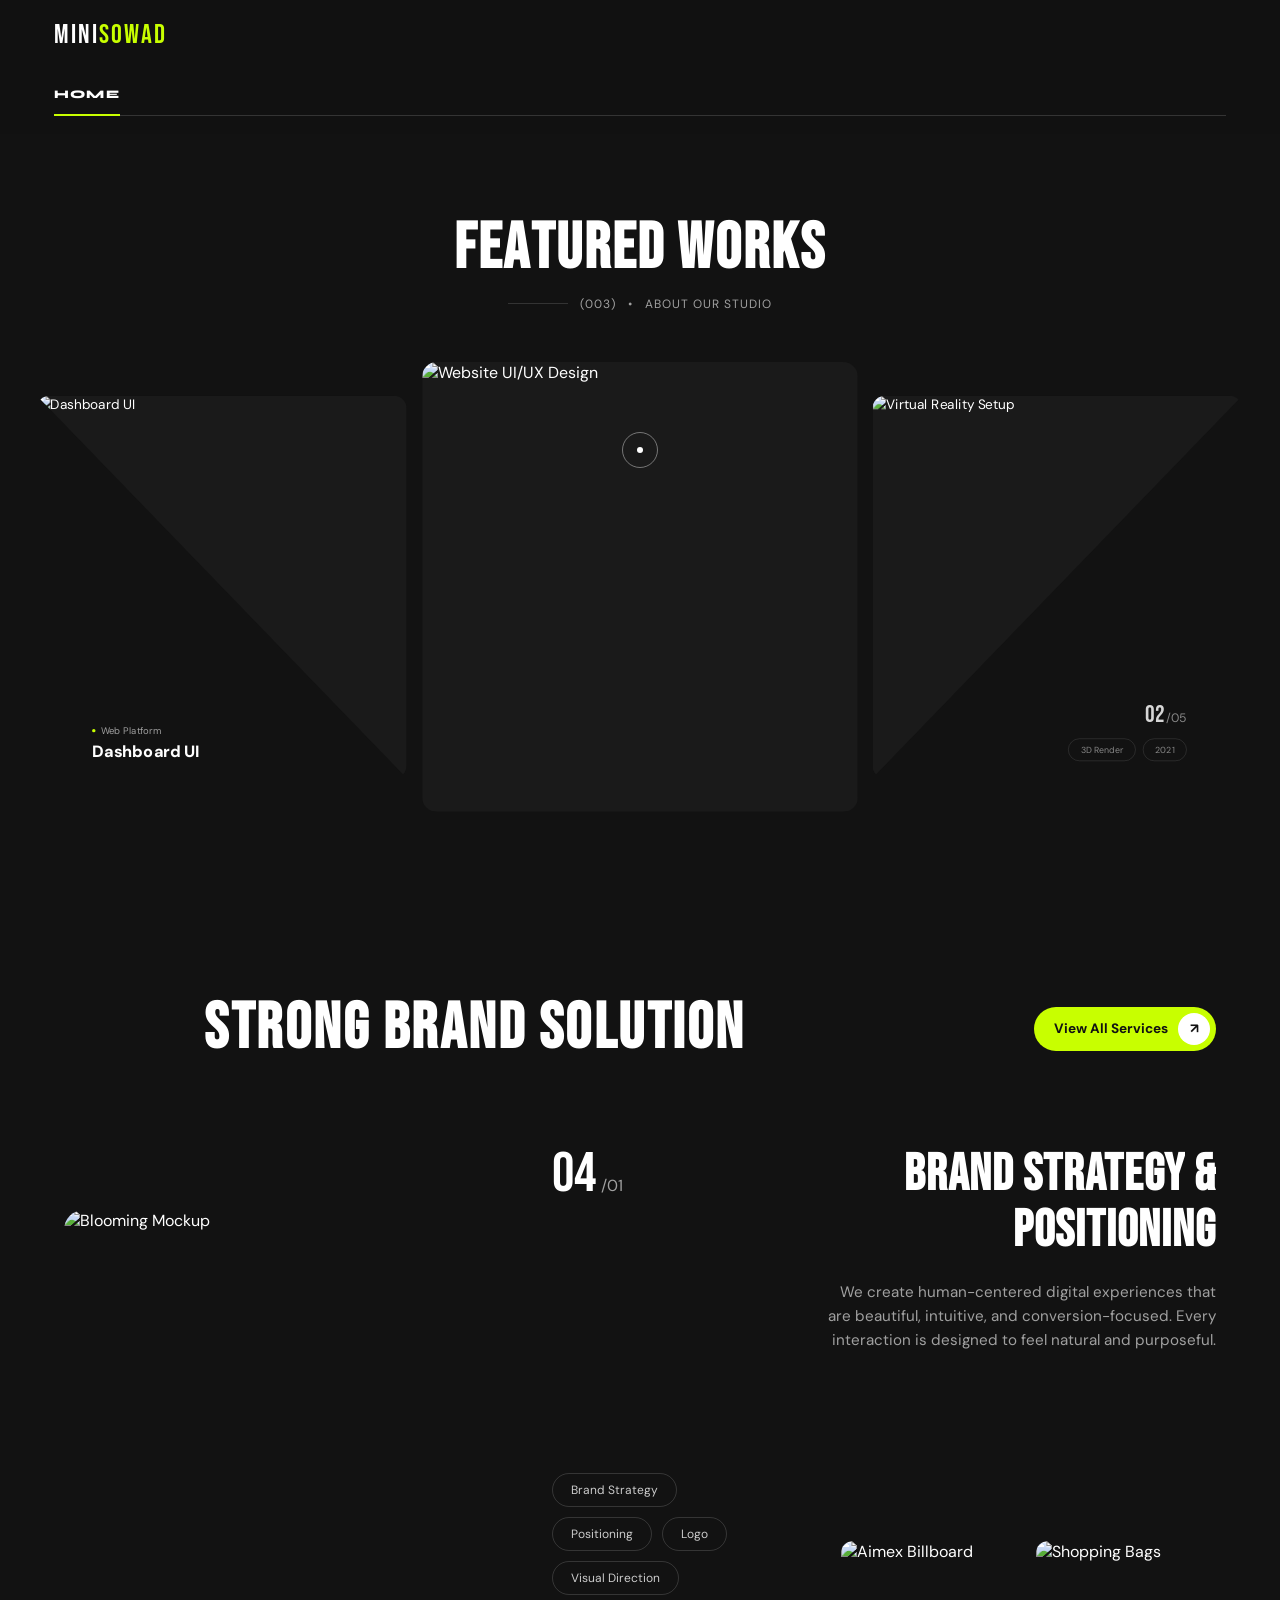
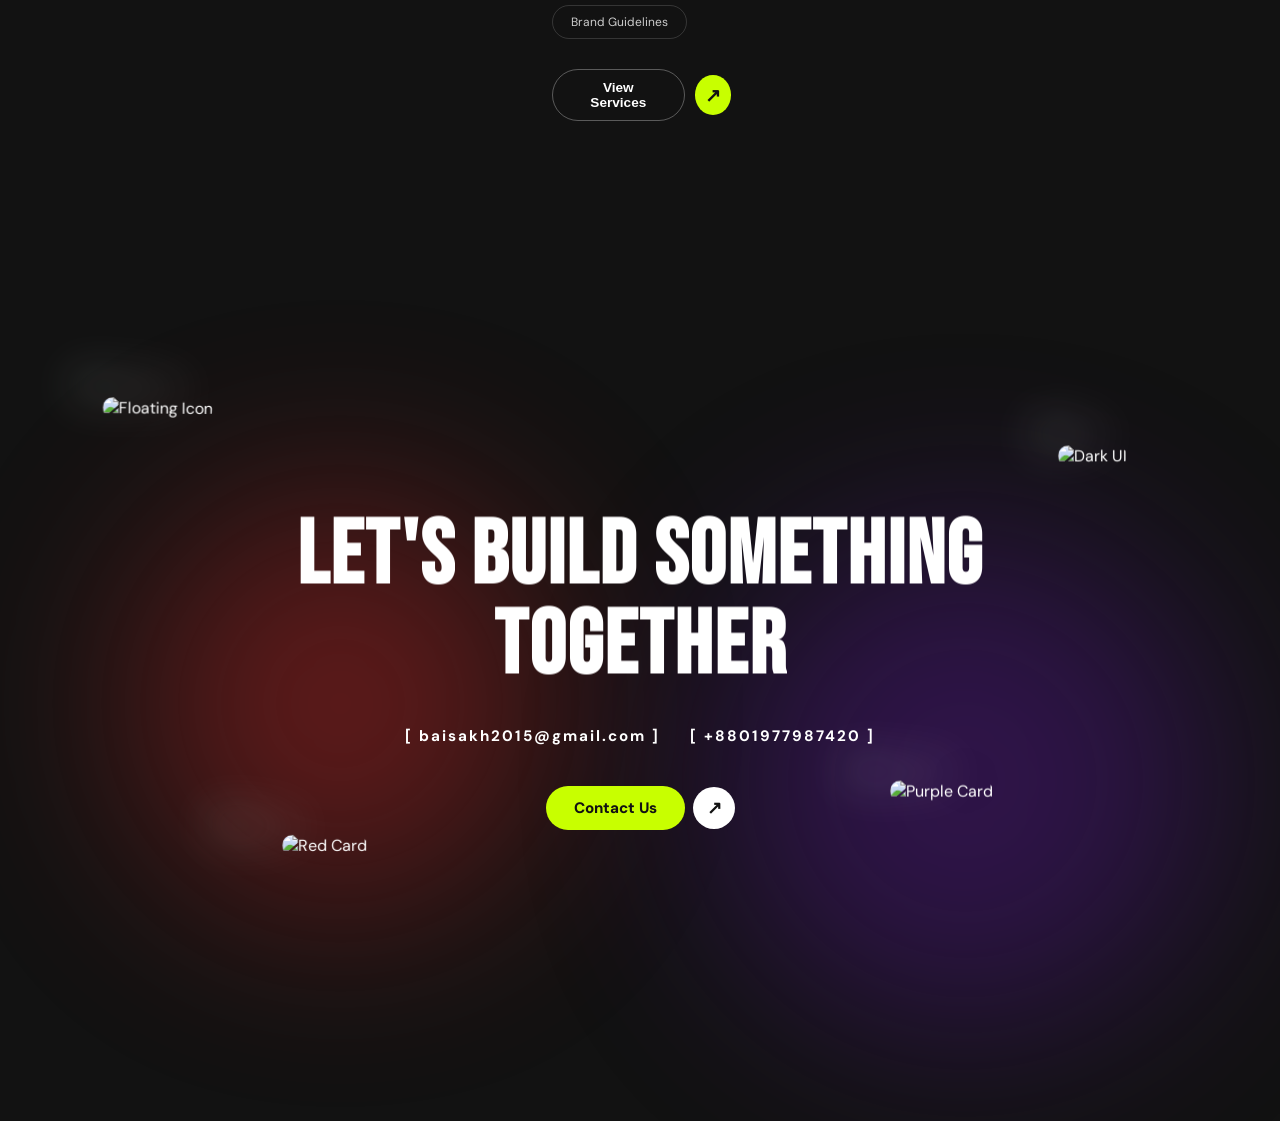
==== home.html @ 511c94e7 "Scroll trigger update" ====
<!DOCTYPE html>
<html lang="en">
<head>
<meta charset="UTF-8">
<meta name="viewport" content="width=device-width, initial-scale=1.0">
<link rel="preconnect" href="https://fonts.googleapis.com">
<link href="https://fonts.googleapis.com/css2?family=Bebas+Neue&family=Syne:wght@400;700;800&family=DM+Sans:wght@300;400;700;800&display=swap" rel="stylesheet">
<link rel="stylesheet" href="css/styles.css">
<script src="https://cdnjs.cloudflare.com/ajax/libs/gsap/3.12.5/gsap.min.js" defer></script>
<script src="https://cdnjs.cloudflare.com/ajax/libs/gsap/3.12.5/ScrollTrigger.min.js" defer></script>
<script src="js/common.js" defer></script>
<script src="js/home.js" defer></script>
<script src="js/offer.js" defer></script>
<script src="js/cta.js" defer></script>
<script src="js/scroll-spy.js" defer></script>
<title>miniSOWAD | Task Site</title>
</head>
<body>
<div class="cursor-dot" id="cursorDot"></div>
<div class="cursor-ring" id="cursorRing"></div>

<nav class="site-navbar spy-navbar">
  <a href="https://portfoliominisowad.netlify.app/" class="nav-logo">mini<span>SOWAD</span></a>

  <!-- scroll-spy navbar -->
  <div class="spy-zone-row" id="spyNav">
    <a href="#featuredWorks" class="spy-zone spy-zone-left active" data-spy-target="featuredWorks">HOME</a>
    <a href="#brandSolution" class="spy-zone spy-zone-center" data-spy-target="brandSolution">WHAT WE OFFER</a>
    <a href="#ctaSection" class="spy-zone spy-zone-right" data-spy-target="ctaSection">START YOUR PROJECT WITH US</a>
  </div>
</nav>

<main class="page-main single-page-main">
<section class="featured-section snap-section" id="featuredWorks" data-nav-title="HOME">
  <div class="section-header">
    <h2 class="section-title">FEATURED WORKS</h2>
    <div class="section-eyebrow">
      <div class="eyebrow-line"></div>
      <span>(003)</span> • <span>ABOUT OUR STUDIO</span>
    </div>
  </div>

  <!-- scroll trigger section -->
  <div class="carousel-container" id="carousel"></div>
</section>
<section class="brand-solution snap-section" id="brandSolution" data-nav-title="WHAT WE OFFER">
  <div class="solution-header-main">
    <h2 class="header-title" id="splitSectionTitle">STRONG BRAND SOLUTION</h2>
    
    <button class="btn-solid-green">
      View All Services 
      <span class="icon-circle-white">↗</span>
    </button>
  </div>

  <div class="solution-content">
    
    <div class="solution-left">
      <div class="main-image-wrapper">
        <img src="https://images.unsplash.com/photo-1618005182384-a83a8bd57fbe?q=80&w=800&auto=format&fit=crop" alt="Blooming Mockup" class="main-image">
      </div>
      
      <div class="left-meta-block">
        <div class="solution-pagination">
          <span class="big-num">04</span><span class="small-num">/01</span>
        </div>
        
        <div class="tags-and-cta">
          <div class="tags-grid">
            <span class="pill-tag">Brand Strategy</span>
            <span class="pill-tag">Positioning</span>
            <span class="pill-tag">Logo</span>
            <span class="pill-tag">Visual Direction</span>
            <span class="pill-tag">Brand Guidelines</span>
          </div>
          
          <div class="cta-group">
            <button class="btn-dark-pill">View Services</button>
            <button class="btn-icon-green pulse-icon">↗</button>
          </div>
        </div>
      </div>
    </div>

    <div class="solution-right">
      <div class="right-text-block">
        <h3 class="content-heading" id="splitHeading">BRAND STRATEGY &<br>POSITIONING</h3>
        <p class="content-desc">We create human-centered digital experiences that are beautiful, intuitive, and conversion-focused. Every interaction is designed to feel natural and purposeful.</p>
      </div>

      <div class="right-bottom-block">
        <div class="small-images-wrapper">
          <div class="sub-image-wrapper">
            <img src="https://images.unsplash.com/photo-1542204165-65bf26472b9b?q=80&w=500&auto=format&fit=crop" alt="Aimex Billboard">
          </div>
          <div class="sub-image-wrapper">
            <img src="https://img-0.journaldunet.com/cYYkJk7_GlOsXwDiTyD8qpBTS-M=/1500x/smart/21c5c394bfae40f185494f2becd98263/ccmcms-jdn/39509505.jpeg" alt="Shopping Bags">
          </div>
        </div>
      </div>
    </div>
    
  </div>
</section>
<section class="cta-section snap-section" id="ctaSection" data-nav-title="START YOUR PROJECT WITH US">
  
  <!-- Animated Background Glows -->
  <div class="glow-blob glow-red"></div>
  <div class="glow-blob glow-purple"></div>

  <!-- Floating Images -->
  <div class="floating-img float-1">
    <img src="https://th.bing.com/th/id/OIP.hXWwNOQw15ZVWKlMs-xv0wHaFQ?w=257&h=183&c=7&r=0&o=7&pid=1.7&rm=3" alt="Floating Icon" class="reflect">
    <img src="https://th.bing.com/th/id/OIP.hXWwNOQw15ZVWKlMs-xv0wHaFQ?w=257&h=183&c=7&r=0&o=7&pid=1.7&rm=3" alt="Floating Icon" class="main-img">
  </div>
  
  <div class="floating-img float-2">
    <img src="https://th.bing.com/th/id/OIP.dF199vKF2gPkzEhGsIjiTwHaEJ?w=370&h=180&c=7&r=0&o=7&pid=1.7&rm=3" alt="Red Card" class="reflect">
    <img src="https://th.bing.com/th/id/OIP.dF199vKF2gPkzEhGsIjiTwHaEJ?w=370&h=180&c=7&r=0&o=7&pid=1.7&rm=3" alt="Red Card" class="main-img">
  </div>
  
  <div class="floating-img float-3">
    <img src="https://th.bing.com/th/id/OIP.6pPkxpUjXiGxUFaHsbmcAQHaHa?w=172&h=180&c=7&r=0&o=7&pid=1.7&rm=3" alt="Dark UI" class="reflect">
    <img src="https://th.bing.com/th/id/OIP.6pPkxpUjXiGxUFaHsbmcAQHaHa?w=172&h=180&c=7&r=0&o=7&pid=1.7&rm=3" alt="Dark UI" class="main-img">
  </div>
  
  <div class="floating-img float-4">
    <img src="https://images.unsplash.com/photo-1618761714954-0b8cd0026356?q=80&w=800&auto=format&fit=crop" alt="Purple Card" class="reflect">
    <img src="https://images.unsplash.com/photo-1618761714954-0b8cd0026356?q=80&w=800&auto=format&fit=crop" alt="Purple Card" class="main-img">
  </div>

  <!-- Centered Content Wrapper -->
  <div class="cta-content-wrapper">
    
    <!-- Main Heading -->
    <h2 class="cta-heading" id="splitCtaHeading">LET'S BUILD SOMETHING<br>TOGETHER</h2>

    <!-- Contact Info -->
    <div class="cta-contact-info">
      <span>[ baisakh2015@gmail.com ]</span>
      <span>[ +8801977987420 ]</span>
    </div>

    <!-- CTA Buttons -->
    <div class="cta-btn-wrapper">
      <button class="btn-green-pill">Contact Us</button>
      <button class="btn-white-circle pulse-icon">↗</button>
    </div>

  </div>
</section>
</main>
</body>
</html>
---- css/styles.css ----
*, *::before, *::after { box-sizing: border-box; margin: 0; padding: 0; }

  :root {
    --bg: #121212;
    --text: #ffffff;
    --muted: #a0a0a0;
  }

  body {
    background: var(--bg);
    color: var(--text);
    font-family: 'DM Sans', sans-serif;
    overflow-x: hidden;
    cursor: none;
  }

  /* --- Custom Cursor --- */
  .cursor-dot {
    position: fixed;
    top: 0; left: 0;
    width: 6px; height: 6px;
    background: #fff;
    border-radius: 50%;
    pointer-events: none;
    z-index: 9999;
    transform: translate(-50%, -50%);
  }

  .cursor-ring {
    position: fixed;
    top: 0; left: 0;
    width: 36px; height: 36px;
    border: 1px solid rgba(255,255,255,0.4);
    border-radius: 50%;
    pointer-events: none;
    z-index: 9998;
    transform: translate(-50%, -50%);
  }

  /* --- Spacer Sections to allow page scrolling --- */
  .spacer {
    height: 40vh;
    display: flex;
    align-items: center;
    justify-content: center;
    font-family: 'Syne', sans-serif;
    color: var(--muted);
    text-transform: uppercase;
    letter-spacing: 2px;
  }

  /* --- Headers --- */
  .featured-section {
    position: relative;
    padding: 80px 0;
    width: 100vw;
    overflow: hidden; 
  }

  .section-header {
    text-align: center;
    margin-bottom: 50px;
    position: relative;
    z-index: 10;
  }

  .section-title {
    font-family: 'Bebas Neue', 'Impact', sans-serif;
    font-size: clamp(3.5rem, 5vw, 5.5rem);
    letter-spacing: 2px;
    line-height: 1;
    text-transform: uppercase;
  }

  .section-eyebrow {
    display: flex;
    align-items: center;
    justify-content: center;
    gap: 12px;
    margin-top: 15px;
    font-size: 0.75rem;
    color: var(--muted);
    letter-spacing: 1px;
    text-transform: uppercase;
  }

  .eyebrow-line {
    width: 60px;
    height: 1px;
    background: #333;
  }

  /* --- Dynamic Carousel Container --- */
  .carousel-container {
    position: relative;
    width: 100vw;
    height: 50vh;
    min-height: 440px;
    display: flex;
    justify-content: center;
    align-items: center;
  }

  /* --- Base Card Styles --- */
  .card {
    position: absolute;
    width: 34vw; 
    min-width: 360px;
    max-width: 740px;
    height: 100%;
    cursor: none; 
    opacity: 0;
    visibility: hidden;
  }

  .card-img-wrapper {
    position: absolute;
    top: 0; left: 0;
    width: 100%;
    height: 100%;
    background: #1a1a1a;
    border-radius: 15px;
    overflow: hidden;
  }

  .card-img-wrapper img {
    width: 100%;
    height: 100%;
    object-fit: cover;
    transition: transform 0.6s cubic-bezier(0.23, 1, 0.32, 1);
  }

  .card:hover .card-img-wrapper img {
    transform: scale(1.06);
  }

  /* --- Text Sitting in the Triangle Voids --- */
  .left-content {
    position: absolute;
    bottom: 20px;
    left: 15%;
    z-index: 10;
    opacity: 0; 
  }
  .left-subtitle {
    font-size: 0.7rem;
    color: var(--muted);
    margin-bottom: 6px;
    display: flex;
    align-items: center;
    gap: 6px;
  }
  .left-subtitle .dot {
    width: 4px; height: 4px; background: #c8ff00; border-radius: 50%;
  }
  .left-title {
    font-size: 1.2rem;
    font-weight: 800;
    line-height: 1.2;
    white-space: nowrap; /* Prevents awkward wrapping */
  }

  .right-content {
    position: absolute;
    bottom: 20px;
    right: 15%; /* Safely inside the card */
    display: flex;
    flex-direction: column;
    align-items: flex-end;
    gap: 12px;
    z-index: 10;
    opacity: 0; 
  }
  .right-pagination {
    font-family: 'Bebas Neue', sans-serif;
    font-size: 1.8rem;
    line-height: 1;
    color: var(--text);
  }
  .right-pagination span {
    font-family: 'DM Sans', sans-serif;
    font-size: 0.9rem;
    color: var(--muted);
  }
  .right-tags {
    display: flex;
    gap: 8px;
  }
  .tag {
    padding: 6px 14px;
    border: 1px solid rgba(255,255,255,0.15);
    border-radius: 50px;
    font-size: 0.65rem;
    color: var(--muted);
    white-space: nowrap;
  }

  /*section 2*******************************************/
  /* ── Section 2: Brand Solution ─────────────────────────────────── */
  /* ── Section 2 Layout & Styling ─────────────────────────────────── */
  .brand-solution {
    position: relative;
    padding: 100px 5vw;
    width: 100vw;
    background: #121212;
    color: #ffffff;
    font-family: 'DM Sans', sans-serif;
  }

  /* --- Header Row --- */
  .solution-header {
    display: flex;
    justify-content: space-between;
    align-items: center;
    margin-bottom: 60px;
  }

  .eyebrow-text {
    font-size: 0.85rem;
    font-weight: 700;
    letter-spacing: 1px;
    text-transform: uppercase;
  }

  .eyebrow-accent-line {
    width: 350px;
    height: 0.01cap;
    background: #c8ff00; 
  }

  /* --- New Top Line & Eyebrow Layout --- */
  .top-line-container {
    display: flex;
    align-items: flex-end; /* Aligns the green line and grey line at the bottom */
    width: 100%;
    margin-bottom: 30px;
  }

  .eyebrow-wrapper {
    display: flex;
    flex-direction: column;
    gap: 8px;
    padding-right: 15px; /* Tiny gap before the grey line starts */
  }

  .eyebrow-accent-line {
    width: 290px; /* Perfectly matches the width of "WHAT WE OFFER" */
    height: 1px;
    background: #c8ff00; 
    transform-origin: left center;
  }

  .long-faint-line {
    flex: 1; /* Stretches across the rest of the screen */
    height: 1px;
    background: rgba(255, 255, 255, 0.15);
    margin-bottom: 0px;
    margin-left: -14px; /* Visually aligns it with the 2px green line */
    transform-origin: left center;
  }

  /* --- New Main Title & Button Layout --- */
  .solution-header-main {
    display: flex;
    justify-content: space-between; /* Puts Title on left, Button on right */
    align-items: center;
    margin-bottom: 60px;
    padding-left: 140px; /* Small padding to prevent flush left on mobile */
  }

  .header-title {
    font-family: 'Bebas Neue', 'Impact', sans-serif;
    font-size: clamp(3rem, 5vw, 5rem);
    letter-spacing: 2.5px;
    text-transform: uppercase;
    margin: 0;
  }

  /* --- Buttons --- */
  .btn-solid-green {
    display: flex;
    align-items: center;
    gap: 10px;
    background: #c8ff00;
    color: #121212;
    border: none;
    padding: 6px 6px 6px 20px;
    border-radius: 50px;
    font-family: 'DM Sans', sans-serif;
    font-weight: 700;
    font-size: 0.85rem;
    cursor: pointer;
  }

  .icon-circle-white {
    display: flex;
    justify-content: center;
    align-items: center;
    width: 32px;
    height: 32px;
    background: #ffffff;
    border-radius: 50%;
    font-weight: bold;
  }

  /* Bottom CTA Group */
  .cta-group {
    display: flex;
    align-items: center;
    gap: 10px;
  }

  .btn-dark-pill {
    background: transparent;
    color: #ffffff;
    border: 1px solid rgba(255, 255, 255, 0.3);
    padding: 10px 24px;
    border-radius: 50px;
    font-weight: 700;
    font-size: 0.85rem;
    cursor: pointer;
  }

  .btn-icon-green {
    display: flex;
    justify-content: center;
    align-items: center;
    width: 40px;
    height: 40px;
    background: #c8ff00;
    color: #121212;
    border: none;
    border-radius: 50%;
    font-weight: bold;
    font-size: 1.2rem;
    cursor: pointer;
  }

  .pulse-icon {
    animation: pulseGreen 2s infinite;
  }
  @keyframes pulseGreen {
    0% { box-shadow: 0 0 0 0 rgba(200, 255, 0, 0.5); }
    70% { box-shadow: 0 0 0 12px rgba(200, 255, 0, 0); }
    100% { box-shadow: 0 0 0 0 rgba(200, 255, 0, 0); }
  }

  /* --- Main Content Split --- */
  .solution-content {
    display: flex;
    justify-content: space-between;
    gap: 40px;
  }

  /* Left Column */
  .solution-left {
    display: flex;
    align-items: center; /* Centers image with the text block next to it */
    gap: 40px; /* Space between image and the meta block */
    width: 60%; 
  }

  .main-image-wrapper {
    width: 35vw;       /* Takes up 35% of the screen width */
    max-width: 550px;  /* But stops growing at 550px */
    aspect-ratio: 1/1; /* Automatically keeps it a perfect square! */
    flex-shrink: 0; 
    border-radius: 20px;
    overflow: hidden;
    clip-path: polygon(0 100%, 100% 100%, 100% 100%, 0 100%);
  }

  .main-image {
    width: 100%;
    height: 100%;
    object-fit: cover;
  }

  /* NEW: Stacks the pagination and tags vertically */
  .left-meta-block {
    display: flex;
    flex-direction: column;
    gap: 50px; /* Large space between 04/01 and tags */
  }

  .solution-pagination {
    font-family: 'Bebas Neue', sans-serif;
    display: flex;
    align-items: baseline;
    margin-bottom: -80px;
  }

  .big-num { font-size: 3.5rem; line-height: 1; }
  .small-num { font-size: 1rem; font-family: 'DM Sans', sans-serif; color: #a0a0a0; margin-left: 5px; }

  /* Right Column */
  .solution-right {
    width: 40%; /* Right side is narrower now */
    display: flex;
    flex-direction: column;
    justify-content: space-between;
  }

  .right-text-block {
    display: flex;
    flex-direction: column;
    align-items: flex-end; 
    text-align: right;
    margin-bottom: 20px; /* REDUCED to pull small images closer to text */
  }

  .content-heading {
    font-family: 'Bebas Neue', sans-serif;
    font-size: clamp(2.5rem, 4vw, 4rem);
    line-height: 1.1;
    letter-spacing: 1px;
    margin-bottom: 20px;
  }
  
  .word-wrap, .char-wrap { display: inline-block; overflow: hidden; vertical-align: top; }
  .word, .char { display: inline-block;}

  .content-desc {
    font-size: 0.95rem;
    color: #a0a0a0;
    line-height: 1.6;
    max-width: 90%; 
  }

  /* Bottom Right Split */
  .right-bottom-block {
    display: flex;
    justify-content: flex-end; /* Pushes small images strictly to the right edge */
    align-items: flex-end;
  }

  /* Tags moved to left, keeping CSS the same */
  .tags-and-cta {
    display: flex;
    flex-direction: column;
    gap: 30px;
    margin-top: 300px;
  }

  .tags-grid {
    display: flex;
    flex-wrap: wrap;
    gap: 10px;
    max-width: 350px;
  }

  .pill-tag {
    padding: 8px 18px;
    border-radius: 50px;
    border: 1px solid rgba(255,255,255,0.15);
    font-size: 0.75rem;
    color: #cccccc;
    background: transparent;
  }

  .small-images-wrapper {
    display: flex;
    gap: 15px;
  }

  .sub-image-wrapper {
    width: 180px; /* Larger images as requested */
    height: 180px;
    border-radius: 12px;
    overflow: hidden;
  }

  .sub-image-wrapper img {
    width: 100%;
    height: 100%;
    object-fit: cover;
  }

  /* ── Section 3: Call To Action ─────────────────────────────────── */
  /* ── Section 3: Call To Action ─────────────────────────────────── */
  /* ── Section 3: Call To Action ─────────────────────────────────── */
  /* ── Section 3: Call To Action ─────────────────────────────────── */
  .cta-section {
    position: relative;
    padding: 150px 5vw;
    width: 100vw;
    min-height: 80vh;
    background: #121212;
    color: #ffffff;
    display: flex;
    justify-content: center;
    align-items: center;
    overflow: hidden;
    /* Initial state for GSAP Blur reveal */
    filter: blur(0px);
    opacity: 1;
    will-change: filter, opacity;
  }

  /* --- Background Glows --- */
  .glow-blob {
    position: absolute;
    border-radius: 50%;
    filter: blur(100px);
    opacity: 0.4;
    z-index: 0;
    pointer-events: none;
    will-change: transform;
  }

  .glow-red {
    background: #d62828; /* Deep red */
    width: 400px;
    height: 400px;
    top: 30%;
    left: 10%;
  }

  .glow-purple {
    background: #5a189a; /* Deep purple */
    width: 500px;
    height: 500px;
    bottom: 10%;
    right: 5%;
  }

  /* --- Floating Images --- */
  .floating-img {
    position: absolute;
    border-radius: 16px;
    z-index: 2;
    will-change: transform, opacity;
    transform-origin: center center;
    /* Removed overflow: hidden so the glow can bleed out */
    /* Removed the black box-shadow */
  }

  /* The crisp, top image */
  .floating-img .main-img {
    width: 100%;
    height: 100%;
    object-fit: cover;
    border-radius: 16px; 
    position: relative;
    z-index: 2; 
  }

  /* The colored, blurred reflection behind it */
  .floating-img .reflect {
    position: absolute;
    top: -25px; /* Pushes the reflection slightly downwards */
    right: -35px; /* Pushes the reflection slightly to the right */
    width: 150%;
    height: 150%;
    object-fit: cover;
    border-radius: 16px;
    filter: blur(25px); /* Creates the soft colored glow */
    opacity: 0.85; /* Adjust this to make the glow brighter or softer */
    z-index: 1; /* Puts it behind the main image */
    transform: scale(0.95); /* Makes the glow slightly smaller than the main image */
  }

  /* Specific positions matching the screenshot */
  .float-1 { top: 20%; left: 8%; width: 130px; height: 130px; }
  .float-2 { bottom: 15%; left: 22%; width: 220px; height: 150px; }
  .float-3 { top: 25%; right: 8%; width: 120px; height: 120px; }
  .float-4 { bottom: 20%; right: 18%; width: 160px; height: 160px; }
  /* --- Centered Content --- */
  .cta-content-wrapper {
    position: relative;
    z-index: 5;
    display: flex;
    flex-direction: column;
    align-items: center;
    text-align: center;
    max-width: 900px;
  }

  /* Eyebrow */
  /* --- The Fixed Top Eyebrow & Line --- */
  .cta-top-divider {
    width: 100vw;
    margin-left: calc(-50vw + 50%); /* Magic trick to make it span the entire screen! */
    display: flex;
    justify-content: center;
    border-bottom: 1px solid rgba(255, 255, 255, 0.15); /* The faint long grey line */
    margin-bottom: 40px; /* Space between the line and the big heading */
  }

  .cta-eyebrow-wrapper {
    display: flex;
    flex-direction: column;
    align-items: center;
    gap: 10px;
    transform: translateY(1px); /* Pulls the green line exactly down onto the grey line */
  }

  .cta-eyebrow {
    font-family: 'DM Sans', sans-serif;
    font-size: 0.85rem;
    font-weight: 700;
    letter-spacing: 1px;
    text-transform: uppercase;
  }

  .cta-green-line {
    width: 100%; /* Perfectly matches the width of the text */
    height: 2px;
    background: #c8ff00;
  }

  /* Main Heading */
  .cta-heading {
    font-family: 'Bebas Neue', 'Impact', sans-serif;
    font-size: clamp(4rem, 7vw, 7.5rem);
    line-height: 1;
    letter-spacing: 2px;
    margin-bottom: 35px;
    text-transform: uppercase;
  }

  /* GSAP Text Splitting classes */
  .word-wrap-cta { 
    display: inline-block; 
    overflow: hidden; 
    vertical-align: top; 
  }
  .word-cta { 
    display: inline-block; 
    transform: translateY(110%);
    will-change: transform;
  }

  /* Contact Info */
  .cta-contact-info {
    font-family: 'DM Sans', sans-serif;
    font-size: 0.95rem;
    font-weight: 700;
    letter-spacing: 2px;
    display: flex;
    gap: 30px;
    margin-bottom: 40px;
  }

  /* --- Fixed Button Spacing --- */
  .cta-btn-wrapper {
    display: flex;
    align-items: center;
    gap: 8px; /* FIXED: Reduced from 15px to bring them perfectly close */
  }

  .btn-green-pill {
    background: #c8ff00;
    color: #121212;
    border: none;
    padding: 12px 28px; /* Slightly tightened padding to look sharper */
    border-radius: 50px;
    font-family: 'DM Sans', sans-serif;
    font-weight: 800;
    font-size: 0.95rem;
    cursor: none;
    transition: transform 0.3s ease;
    will-change: transform, box-shadow;
  }

  .btn-white-circle {
    display: flex;
    justify-content: center;
    align-items: center;
    width: 42px; /* Tweak to match screenshot proportions */
    height: 42px;
    background: #ffffff;
    color: #121212;
    border: none;
    border-radius: 50%;
    font-weight: bold;
    font-size: 1.1rem;
    cursor: none;
    transition: transform 0.3s ease;
    will-change: transform, box-shadow;
  }

  .btn-green-pill:hover, .btn-white-circle:hover {
    transform: scale(1.08);
  }


/* ── Shared Site Shell / Premium Line Navbar ───────────────────── */
html { scroll-behavior: smooth; }

.site-navbar {
  position: fixed;
  top: 0;
  left: 0;
  width: 100%;
  z-index: 9990;
  padding: 22px 4.2vw 20px;
  background: rgba(18, 18, 18, 0.86);
  backdrop-filter: blur(18px);
  border-bottom: 1px solid rgba(255,255,255,0.08);
}

.nav-logo {
  display: inline-block;
  font-family: 'Bebas Neue', 'Impact', sans-serif;
  font-size: 1.7rem;
  line-height: 1;
  letter-spacing: 2px;
  color: #fff;
  text-decoration: none;
  cursor: none;
}

.nav-logo span { color: #c8ff00; }

/* This is the navbar version of the marked WHAT WE OFFER line */
.nav-line-row {
  display: flex;
  align-items: flex-end;
  gap: 0;
  width: 100%;
  margin-top: 42px;
}

.nav-links {
  display: flex;
  align-items: flex-end;
  gap: 34px;
  flex: 0 0 auto;
  padding-right: 18px;
}

.nav-link {
  position: relative;
  display: inline-flex;
  align-items: center;
  min-height: 28px;
  padding-bottom: 12px;
  color: #a0a0a0;
  text-decoration: none;
  font-family: 'Syne', sans-serif;
  font-size: 0.72rem;
  font-weight: 800;
  line-height: 1;
  letter-spacing: 1.3px;
  text-transform: uppercase;
  cursor: none;
  transition: color 0.25s ease;
  white-space: nowrap;
}

.nav-link::after {
  content: "";
  position: absolute;
  left: 0;
  bottom: 0;
  width: 100%;
  height: 2px;
  background: #c8ff00;
  transform: scaleX(0);
  transform-origin: left center;
  transition: transform 0.35s cubic-bezier(0.23, 1, 0.32, 1);
}

.nav-link:hover,
.nav-link.active {
  color: #ffffff;
}

.nav-link:hover::after,
.nav-link.active::after {
  transform: scaleX(1);
}

.nav-faint-line {
  flex: 1;
  height: 1px;
  margin-bottom: 0.5px;
  background: rgba(255, 255, 255, 0.15);
}

.page-main {
  padding-top: 150px;
  min-height: 100vh;
  background: #121212;
}

.page-main .featured-section,
.page-main .brand-solution,
.page-main .cta-section {
  min-height: calc(100vh - 150px);
}

.page-main .featured-section {
  display: flex;
  flex-direction: column;
  justify-content: center;
}

/* ── Welcome Page ─────────────────────────────────── */
.welcome-page {
  min-height: 100vh;
  width: 100%;
  display: flex;
  align-items: center;
  justify-content: center;
  position: relative;
  overflow: hidden;
  background: #121212;
}

.welcome-page::before,
.welcome-page::after {
  content: "";
  position: absolute;
  border-radius: 999px;
  filter: blur(110px);
  opacity: 0.45;
  pointer-events: none;
}

.welcome-page::before {
  width: 420px;
  height: 420px;
  background: #c8ff00;
  top: 12%;
  left: 10%;
}

.welcome-page::after {
  width: 520px;
  height: 520px;
  background: #5a189a;
  bottom: 8%;
  right: 8%;
}

.welcome-content {
  position: relative;
  z-index: 2;
  text-align: center;
  padding: 0 5vw;
}

.welcome-title {
  font-family: 'Bebas Neue', 'Impact', sans-serif;
  font-size: clamp(4rem, 10vw, 11rem);
  line-height: 0.95;
  letter-spacing: 3px;
  text-transform: uppercase;
  max-width: 1100px;
}

.welcome-title span { color: #c8ff00; }

.welcome-subtitle {
  margin-top: 24px;
  color: #a0a0a0;
  font-family: 'Syne', sans-serif;
  font-size: 0.82rem;
  font-weight: 700;
  letter-spacing: 2px;
  text-transform: uppercase;
}

.loading-line {
  width: min(420px, 70vw);
  height: 1px;
  margin: 38px auto 0;
  background: rgba(255,255,255,0.14);
  overflow: hidden;
}

.loading-line span {
  display: block;
  width: 100%;
  height: 100%;
  background: #c8ff00;
  transform-origin: left center;
  transform: scaleX(0);
  animation: welcomeLoad 2s ease forwards;
}

@keyframes welcomeLoad {
  to { transform: scaleX(1); }
}

@media (max-width: 860px) {
  .site-navbar {
    padding: 18px 4.5vw 18px;
  }

  .nav-line-row {
    margin-top: 30px;
  }

  .nav-links {
    max-width: 100%;
    overflow-x: auto;
    gap: 26px;
    padding-right: 16px;
    padding-bottom: 4px;
  }

  .nav-faint-line {
    min-width: 80px;
  }

  .nav-link {
    flex: 0 0 auto;
    font-size: 0.65rem;
  }

  .page-main {
    padding-top: 138px;
  }

  .solution-header-main {
    padding-left: 0;
    gap: 20px;
    align-items: flex-start;
    flex-direction: column;
  }

  .solution-content,
  .solution-left {
    flex-direction: column;
    width: 100%;
  }

  .solution-right {
    width: 100%;
  }

  .main-image-wrapper {
    width: 90vw;
  }

  .tags-and-cta {
    margin-top: 60px;
  }

  .right-text-block {
    align-items: flex-start;
    text-align: left;
  }

  .right-bottom-block {
    justify-content: flex-start;
  }

  .cta-contact-info {
    flex-direction: column;
    gap: 12px;
    font-size: 0.78rem;
  }

  .floating-img {
    opacity: 0.65;
  }
}

/* ── Single Page Scroll Spy Navbar Override ───────────────────── */
.spy-navbar {
  padding: 22px 4.2vw 18px;
  background: rgba(18, 18, 18, 0.78);
  backdrop-filter: blur(18px);
  border-bottom: none;
}

.spy-navbar .nav-logo {
  font-size: 1.7rem;
}

.spy-line-row {
  margin-top: 38px;
}

.nav-current {
  min-width: max-content;
  padding-right: 18px;
  color: #ffffff;
  pointer-events: auto;
}

.nav-current::after {
  transform: scaleX(1);
}

.single-page-main {
  padding-top: 128px;
}

.single-page-main .snap-section {
  min-height: 100vh;
  scroll-margin-top: 130px;
}

.single-page-main .brand-solution {
  padding-top: 90px;
}

.single-page-main .brand-solution .solution-header-main {
  margin-bottom: 80px;
}

.single-page-main .featured-section {
  min-height: calc(100vh - 128px);
  display: flex;
  flex-direction: column;
  justify-content: center;
}

@media (max-width: 860px) {
  .spy-navbar {
    padding: 18px 4.5vw 16px;
  }

  .spy-line-row {
    margin-top: 28px;
  }

  .single-page-main {
    padding-top: 118px;
  }

  .single-page-main .snap-section {
    scroll-margin-top: 120px;
  }

  .nav-current {
    font-size: 0.68rem;
    max-width: 75vw;
    overflow: hidden;
    text-overflow: ellipsis;
  }
}

/* ── FINAL: Three-Part Scroll Spy Navbar ─────────────────────
   Left slot = HOME, Center slot = WHAT WE OFFER, Right slot = START PROJECT.
   Only the current section label is visible; the row stays as one clean navbar. */
.spy-navbar {
  padding: 22px 4.2vw 18px;
  background: rgba(18, 18, 18, 0.82);
  backdrop-filter: blur(18px);
  border-bottom: none;
}

.spy-navbar .nav-logo {
  font-size: 1.7rem;
}

.spy-zone-row {
  position: relative;
  display: grid;
  grid-template-columns: repeat(3, 1fr);
  align-items: end;
  width: 100%;
  margin-top: 38px;
  border-bottom: 1px solid rgba(255, 255, 255, 0.15);
}

.spy-zone {
  position: relative;
  display: inline-flex;
  align-items: center;
  width: max-content;
  min-height: 28px;
  padding-bottom: 12px;
  color: #ffffff;
  text-decoration: none;
  font-family: 'Syne', sans-serif;
  font-size: 0.72rem;
  font-weight: 800;
  line-height: 1;
  letter-spacing: 1.3px;
  text-transform: uppercase;
  white-space: nowrap;
  cursor: none;
  opacity: 0;
  pointer-events: none;
  transform: translateY(8px);
  transition: opacity 0.28s ease, transform 0.28s ease;
}

.spy-zone::after {
  content: "";
  position: absolute;
  left: 0;
  bottom: -1px;
  width: 100%;
  height: 2px;
  background: #c8ff00;
  transform: scaleX(0);
  transform-origin: left center;
  transition: transform 0.35s cubic-bezier(0.23, 1, 0.32, 1);
}

.spy-zone-left { justify-self: start; }
.spy-zone-center { justify-self: center; }
.spy-zone-right { justify-self: end; }

.spy-zone.active {
  opacity: 1;
  pointer-events: auto;
  transform: translateY(0);
}

.spy-zone.active::after {
  transform: scaleX(1);
}

/* Remove the duplicate internal CTA label line. The navbar now owns section labels. */
.cta-top-divider {
  display: none !important;
}

/* Keep the CTA vertically balanced after removing its inner eyebrow line. */
.cta-heading {
  margin-top: 0;
}

@media (max-width: 860px) {
  .spy-navbar {
    padding: 18px 4.5vw 16px;
  }

  .spy-zone-row {
    margin-top: 28px;
    grid-template-columns: 1fr 1fr 1fr;
  }

  .spy-zone {
    font-size: 0.6rem;
    letter-spacing: 0.9px;
    max-width: 32vw;
    overflow: hidden;
    text-overflow: ellipsis;
  }
}

/* ── FINAL PATCH: clean one-name-only scroll spy behavior ───────── */
.spy-zone {
  visibility: hidden;
}

.spy-zone.active {
  visibility: visible;
}

/* The section labels now belong only to the fixed navbar. */
.cta-top-divider,
.top-line-container {
  display: none !important;
}
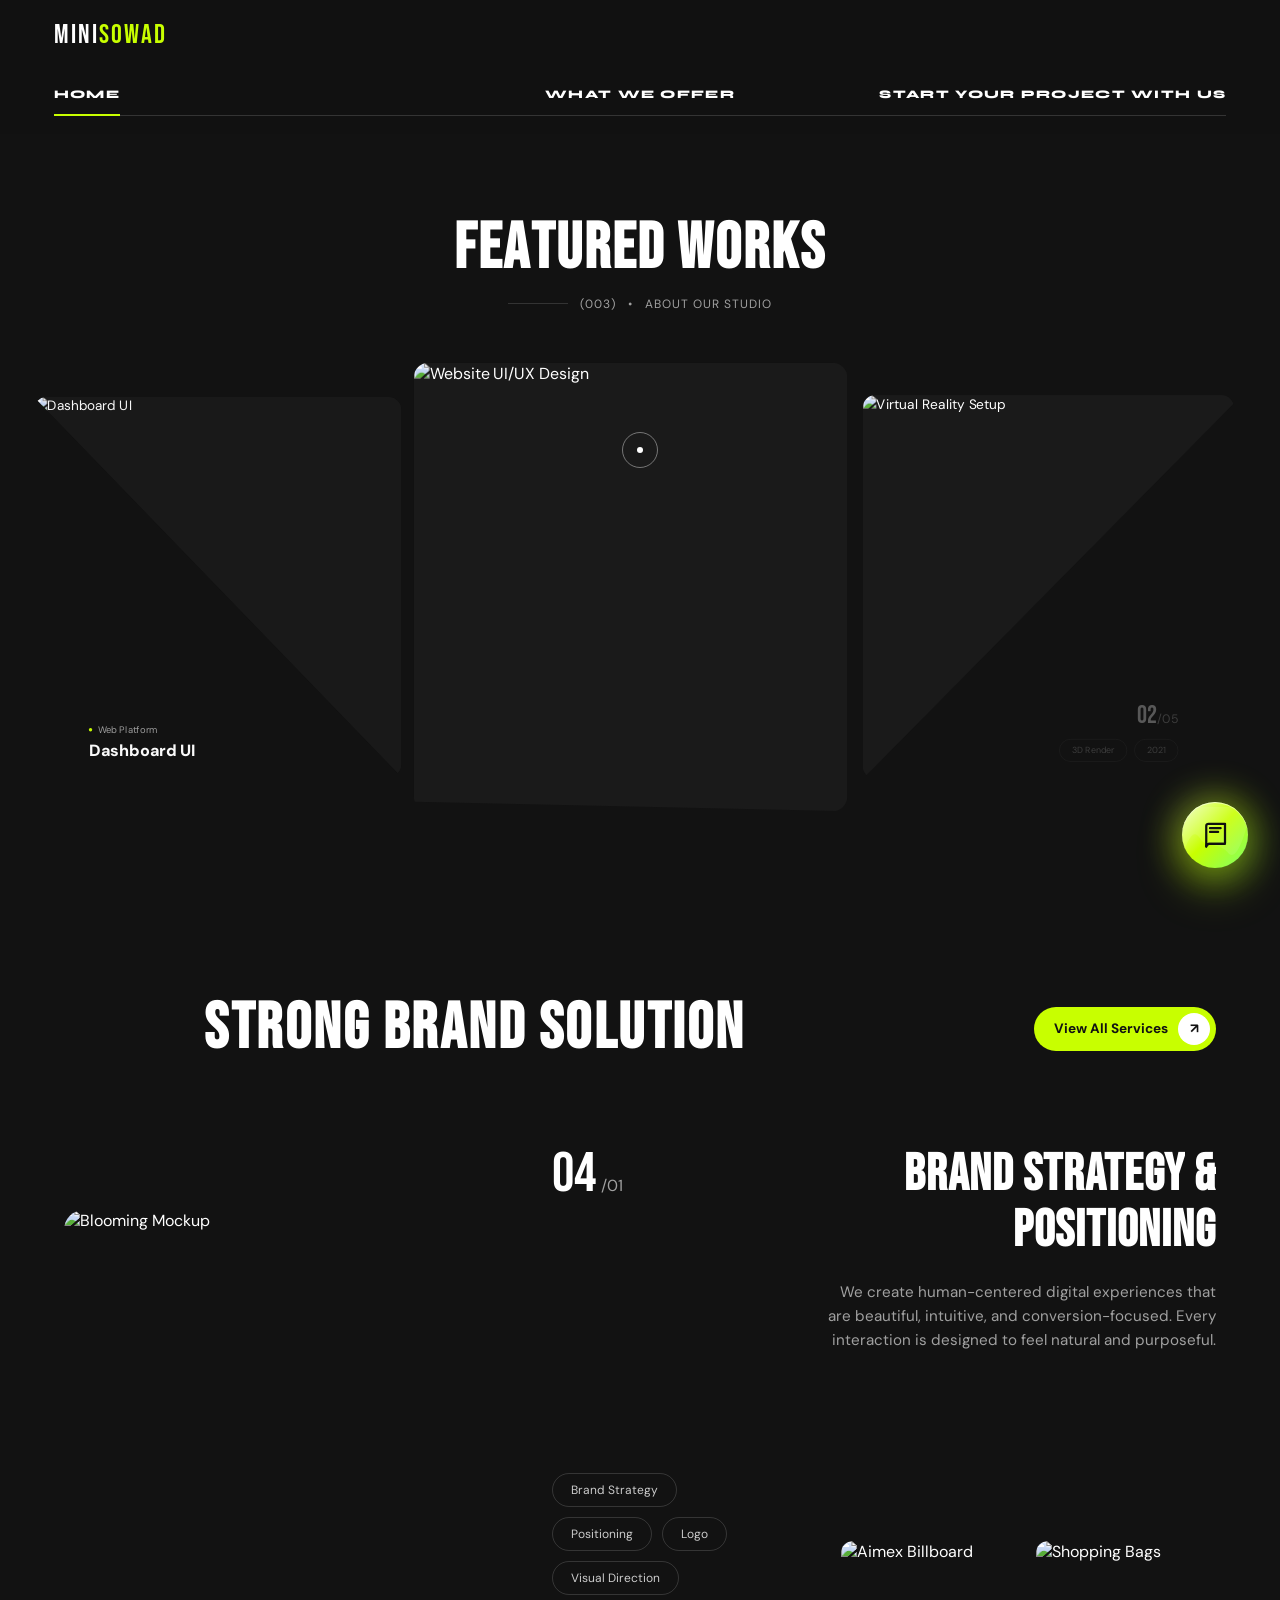
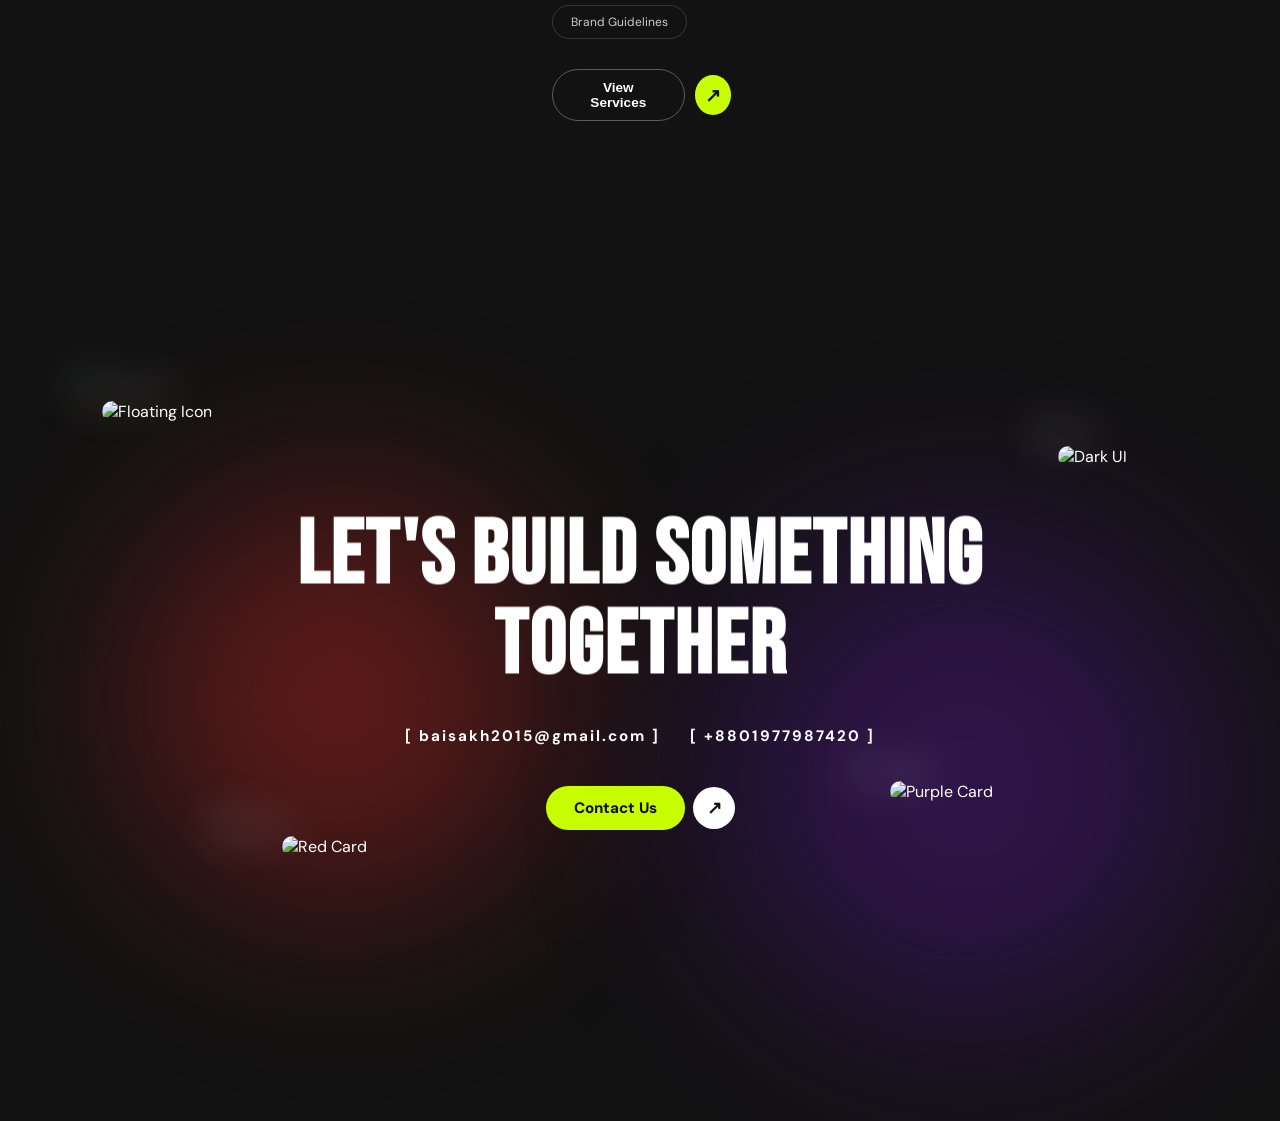
==== commit 12e81526: "button update" ====
--- a/home.html
+++ b/home.html
@@ -19,10 +19,21 @@
 <div class="cursor-dot" id="cursorDot"></div>
 <div class="cursor-ring" id="cursorRing"></div>
 
+<div class="instant-welcome-overlay" id="instantWelcomeOverlay">
+  <div class="welcome-content">
+    <h1 class="welcome-title">Welcome to the task site<br>developed by <span>miniSOWAD</span></h1>
+    <p class="welcome-subtitle">Loading the premium GSAP experience</p>
+    <div class="loading-line"><span></span></div>
+  </div>
+</div>
+
+
 <nav class="site-navbar spy-navbar">
-  <a href="https://portfoliominisowad.netlify.app/" class="nav-logo">mini<span>SOWAD</span></a>
+  <a href="#featuredWorks" class="nav-logo">mini<span>SOWAD</span></a>
 
-  <!-- scroll-spy navbar -->
+  <!-- Three-part scroll-spy navbar:
+       left = Home, middle = What We Offer, right = Start Project.
+       Only the current section label becomes visible. -->
   <div class="spy-zone-row" id="spyNav">
     <a href="#featuredWorks" class="spy-zone spy-zone-left active" data-spy-target="featuredWorks">HOME</a>
     <a href="#brandSolution" class="spy-zone spy-zone-center" data-spy-target="brandSolution">WHAT WE OFFER</a>
@@ -40,7 +51,7 @@
     </div>
   </div>
 
-  <!-- scroll trigger section -->
+  <!-- Note: We bind the hover and scroll events specifically to THIS container now -->
   <div class="carousel-container" id="carousel"></div>
 </section>
 <section class="brand-solution snap-section" id="brandSolution" data-nav-title="WHAT WE OFFER">
@@ -150,5 +161,32 @@
   </div>
 </section>
 </main>
+
+<!-- Floating Book Link Button -->
+<a
+  class="floating-book-button"
+  href="https://example.com"
+  target="_blank"
+  rel="noopener noreferrer"
+  aria-label="Open custom project link"
+>
+  <span class="book-button-glow"></span>
+  <span class="book-button-core">
+    <span class="book-button-icon" aria-hidden="true">
+      <svg viewBox="0 0 24 24" role="img">
+        <path d="M5 4.75C5 3.78 5.78 3 6.75 3H20v15.25c0 .41-.34.75-.75.75H7.25A2.25 2.25 0 0 0 5 21.25V4.75Z"/>
+        <path d="M5 21.25C5 20.01 6.01 19 7.25 19H20"/>
+        <path d="M8 6.5h8.5M8 9.5h6.5"/>
+      </svg>
+    </span>
+    <span class="book-button-wave" aria-hidden="true">
+      <svg viewBox="0 0 1200 120" preserveAspectRatio="none">
+        <path d="M321.39 56.44C186.45 35.59 79.15 66.6 0 93.68V0h1200v27.35c-110.46 41.42-241.55 73.24-378.61 54.09C643.06 62.7 456.33 77.29 321.39 56.44z"/>
+      </svg>
+    </span>
+  </span>
+  <span class="book-button-tooltip">Open Link</span>
+</a>
+
 </body>
 </html>
--- a/css/styles.css
+++ b/css/styles.css
@@ -844,6 +844,9 @@
 }
 
 .welcome-title {
+  opacity: 0;
+  filter: blur(14px);
+  transform: translateY(80px);
   font-family: 'Bebas Neue', 'Impact', sans-serif;
   font-size: clamp(4rem, 10vw, 11rem);
   line-height: 0.95;
@@ -855,6 +858,8 @@
 .welcome-title span { color: #c8ff00; }
 
 .welcome-subtitle {
+  opacity: 0;
+  transform: translateY(22px);
   margin-top: 24px;
   color: #a0a0a0;
   font-family: 'Syne', sans-serif;
@@ -884,6 +889,51 @@
 
 @keyframes welcomeLoad {
   to { transform: scaleX(1); }
+}
+
+
+/* Direct-home welcome overlay fallback */
+.instant-welcome-overlay {
+  position: fixed;
+  inset: 0;
+  z-index: 99999;
+  min-height: 100vh;
+  width: 100%;
+  display: flex;
+  align-items: center;
+  justify-content: center;
+  background: #121212;
+  overflow: hidden;
+}
+
+.instant-welcome-overlay::before,
+.instant-welcome-overlay::after {
+  content: "";
+  position: absolute;
+  border-radius: 999px;
+  filter: blur(110px);
+  opacity: 0.45;
+  pointer-events: none;
+}
+
+.instant-welcome-overlay::before {
+  width: 420px;
+  height: 420px;
+  background: #c8ff00;
+  top: 12%;
+  left: 10%;
+}
+
+.instant-welcome-overlay::after {
+  width: 520px;
+  height: 520px;
+  background: #5a189a;
+  bottom: 8%;
+  right: 8%;
+}
+
+body.welcome-lock {
+  overflow: hidden;
 }
 
 @media (max-width: 860px) {
@@ -1154,3 +1204,149 @@
 .top-line-container {
   display: none !important;
 }
+
+
+/* ── Floating Book Link Button ─────────────────────────────────── */
+.floating-book-button {
+  position: fixed;
+  right: 2rem;
+  bottom: 2rem;
+  width: 66px;
+  height: 66px;
+  z-index: 1000;
+  display: flex;
+  align-items: center;
+  justify-content: center;
+  cursor: none;
+  text-decoration: none;
+  opacity: 0;
+  transform: translateY(80px) scale(0.95);
+}
+
+.book-button-glow {
+  position: absolute;
+  inset: -7px;
+  border-radius: 999px;
+  background: linear-gradient(135deg, #dfff7a, #c8ff00, #7dff6a);
+  filter: blur(18px);
+  opacity: 0.42;
+  animation: bookGlowPulse 2.5s ease-in-out infinite;
+}
+
+.book-button-core {
+  position: relative;
+  width: 100%;
+  height: 100%;
+  border-radius: 999px;
+  display: flex;
+  align-items: center;
+  justify-content: center;
+  overflow: hidden;
+  color: #101010;
+  background: linear-gradient(135deg, #f3ffd1 0%, #c8ff00 48%, #7dff6a 100%);
+  box-shadow: 0 18px 45px rgba(200, 255, 0, 0.34), inset 0 1px 0 rgba(255, 255, 255, 0.55);
+  animation: bookCoreFloat 2.2s ease-in-out infinite;
+}
+
+.book-button-icon {
+  position: relative;
+  z-index: 3;
+  display: flex;
+  align-items: center;
+  justify-content: center;
+  width: 30px;
+  height: 30px;
+  animation: bookIconDrift 2s ease-in-out infinite;
+}
+
+.book-button-icon svg {
+  width: 30px;
+  height: 30px;
+  fill: none;
+  stroke: currentColor;
+  stroke-width: 1.8;
+  stroke-linecap: round;
+  stroke-linejoin: round;
+}
+
+.book-button-wave {
+  position: absolute;
+  inset: 0;
+  z-index: 2;
+  opacity: 0.5;
+  pointer-events: none;
+}
+
+.book-button-wave svg {
+  position: absolute;
+  left: 0;
+  bottom: -5px;
+  width: 100%;
+  height: 100%;
+}
+
+.book-button-wave path {
+  fill: rgba(255, 255, 255, 0.22);
+}
+
+.book-button-tooltip {
+  position: absolute;
+  right: 82px;
+  bottom: 18px;
+  padding: 8px 14px;
+  border-radius: 999px;
+  border: 1px solid rgba(200, 255, 0, 0.65);
+  background: rgba(245, 255, 220, 0.98);
+  color: #101010;
+  font-family: 'DM Sans', sans-serif;
+  font-size: 0.78rem;
+  font-weight: 800;
+  letter-spacing: 0.2px;
+  white-space: nowrap;
+  box-shadow: 0 16px 35px rgba(0, 0, 0, 0.3);
+  opacity: 0;
+  transform: translateY(12px) translateX(8px);
+  pointer-events: none;
+  transition: opacity 0.28s ease, transform 0.28s ease;
+}
+
+.floating-book-button:hover .book-button-tooltip {
+  opacity: 1;
+  transform: translateY(-6px) translateX(0);
+}
+
+.floating-book-button:hover .book-button-core {
+  box-shadow: 0 20px 55px rgba(200, 255, 0, 0.48), 0 0 32px rgba(125, 255, 106, 0.35), inset 0 1px 0 rgba(255, 255, 255, 0.65);
+}
+
+@keyframes bookGlowPulse {
+  0%, 100% { transform: scale(1) rotate(0deg); opacity: 0.38; }
+  50% { transform: scale(1.2) rotate(3deg); opacity: 0.62; }
+}
+
+@keyframes bookCoreFloat {
+  0%, 100% { transform: translateY(0) rotate(0deg); }
+  25% { transform: translateY(-2px) rotate(2deg); }
+  50% { transform: translateY(0) rotate(-2deg); }
+  75% { transform: translateY(2px) rotate(1deg); }
+}
+
+@keyframes bookIconDrift {
+  0%, 100% { transform: translateY(0) rotate(0deg); }
+  25% { transform: translateY(-2px) rotate(2deg); }
+  50% { transform: translateY(0) rotate(-2deg); }
+  75% { transform: translateY(2px) rotate(0deg); }
+}
+
+@media (max-width: 700px) {
+  .floating-book-button {
+    right: 1.1rem;
+    bottom: 1.1rem;
+    width: 58px;
+    height: 58px;
+  }
+
+  .book-button-tooltip {
+    display: none;
+  }
+}
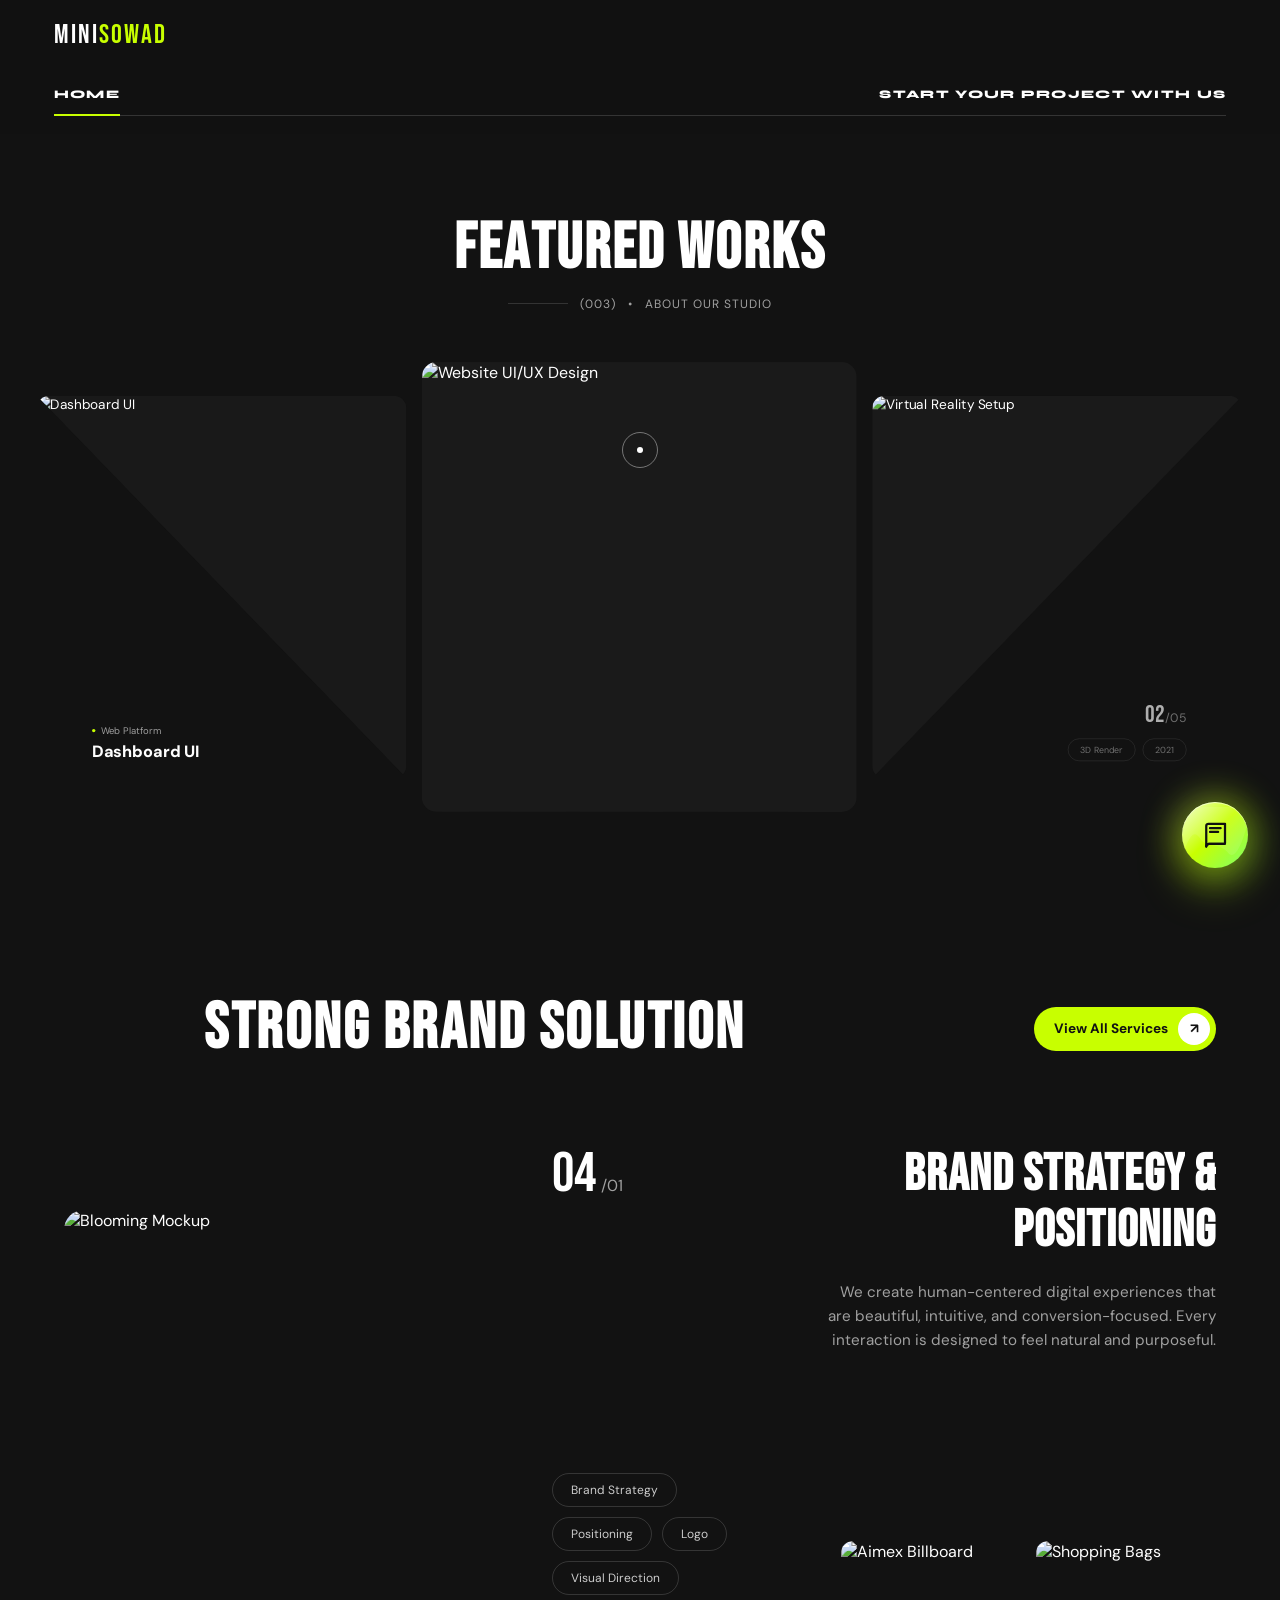
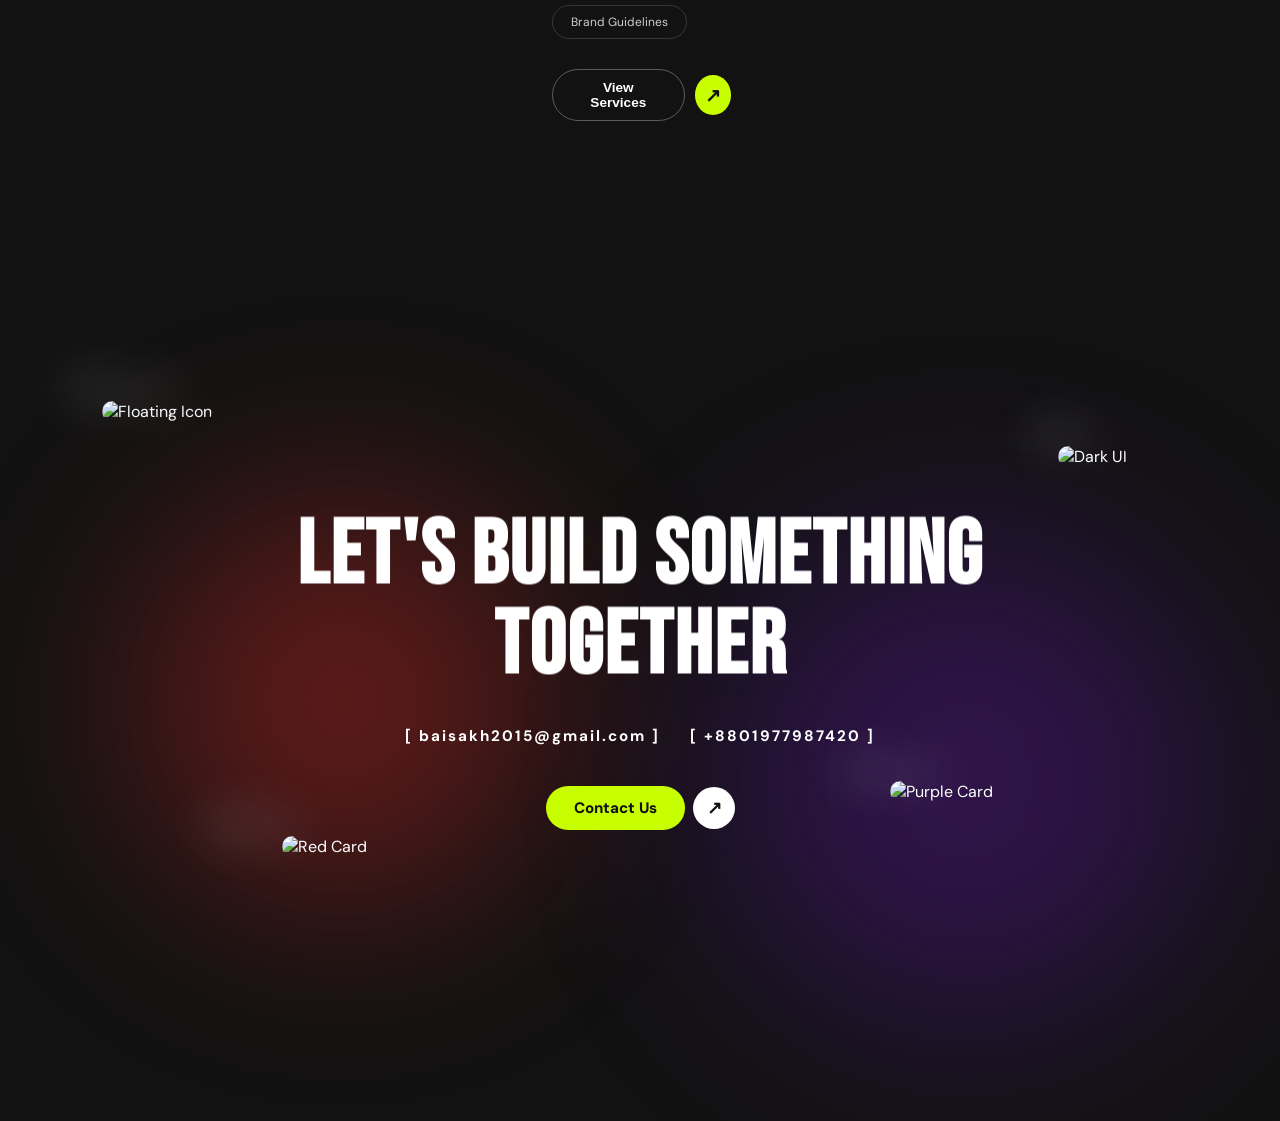
==== commit c4b3c77b: "float button" ====
--- a/home.html
+++ b/home.html
@@ -51,7 +51,7 @@
     </div>
   </div>
 
-  <!-- Note: We bind the hover and scroll events specifically to THIS container now -->
+  <!-- scroll events trigger -->
   <div class="carousel-container" id="carousel"></div>
 </section>
 <section class="brand-solution snap-section" id="brandSolution" data-nav-title="WHAT WE OFFER">
@@ -165,7 +165,7 @@
 <!-- Floating Book Link Button -->
 <a
   class="floating-book-button"
-  href="https://example.com"
+  href="https://vermillion-meringue-c46e53.netlify.app/"
   target="_blank"
   rel="noopener noreferrer"
   aria-label="Open custom project link"
@@ -185,7 +185,7 @@
       </svg>
     </span>
   </span>
-  <span class="book-button-tooltip">Open Link</span>
+  <span class="book-button-tooltip">Your Given Task</span>
 </a>
 
 </body>
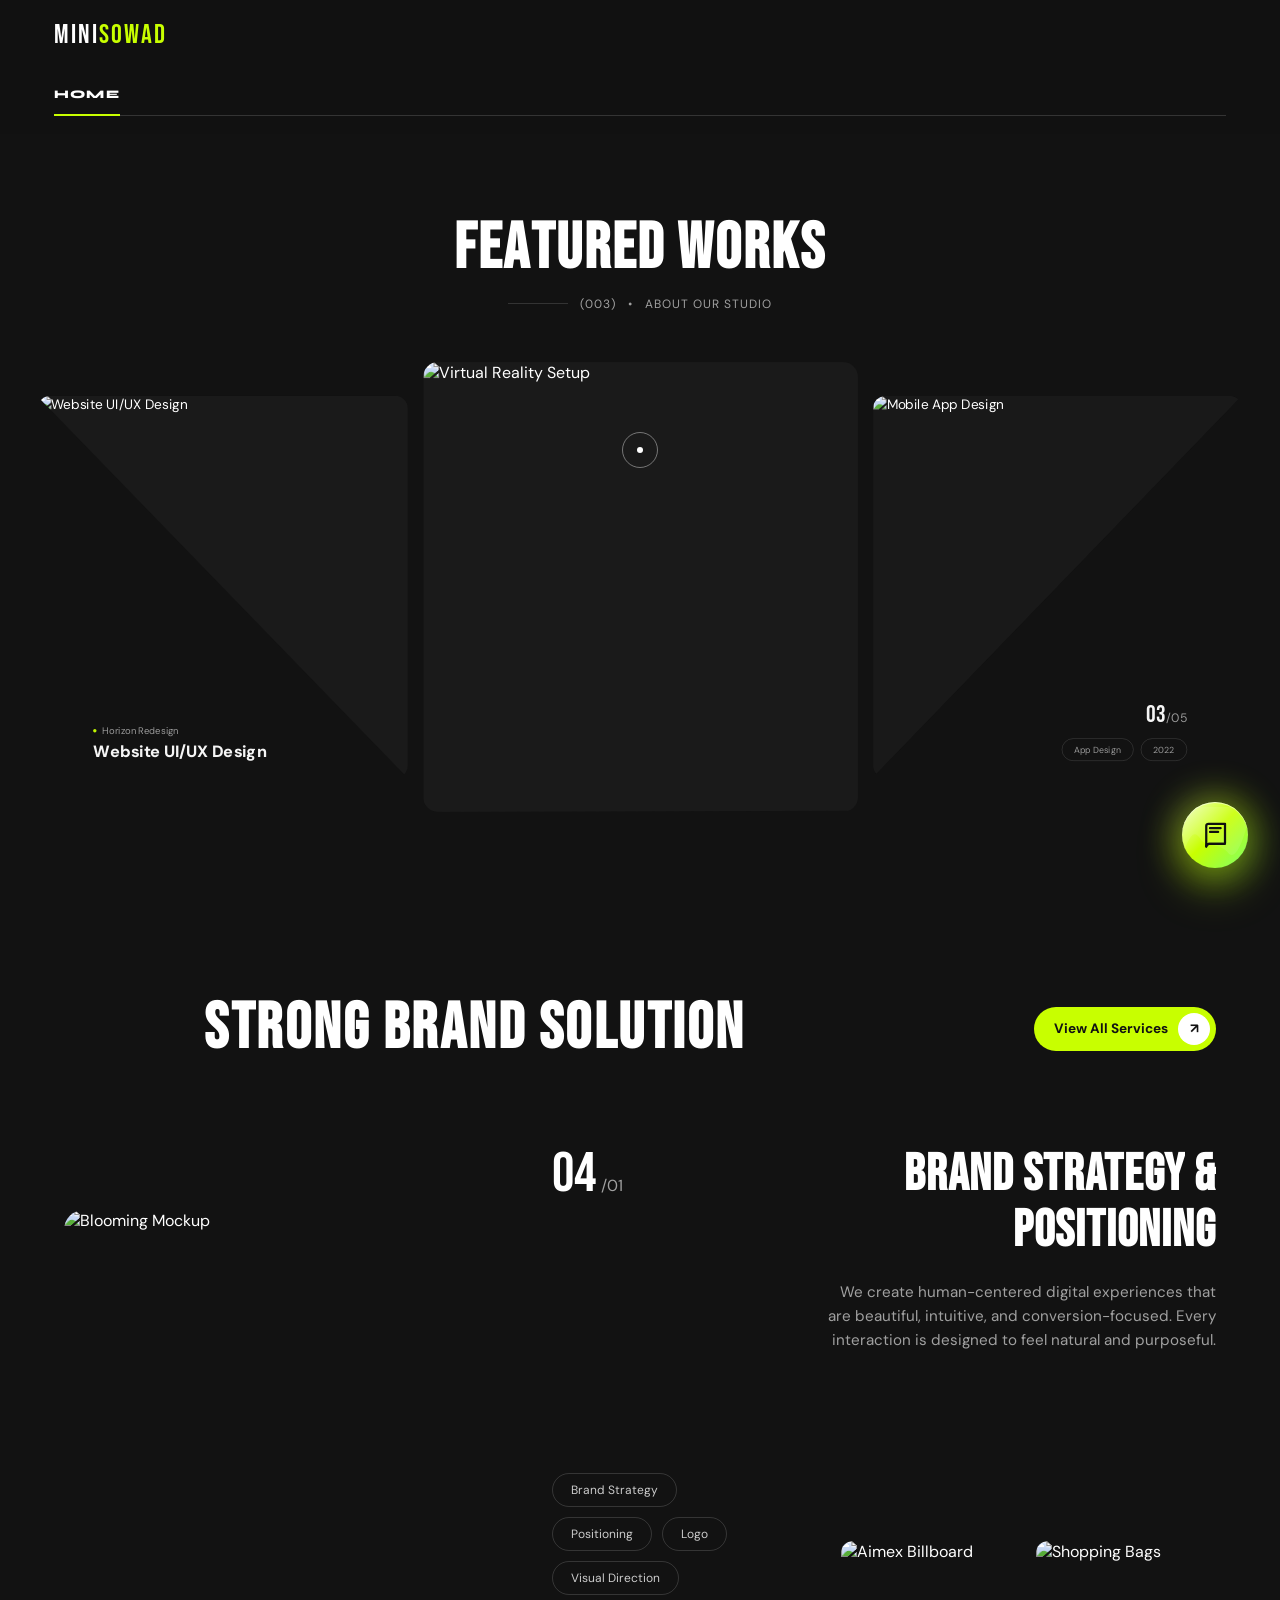
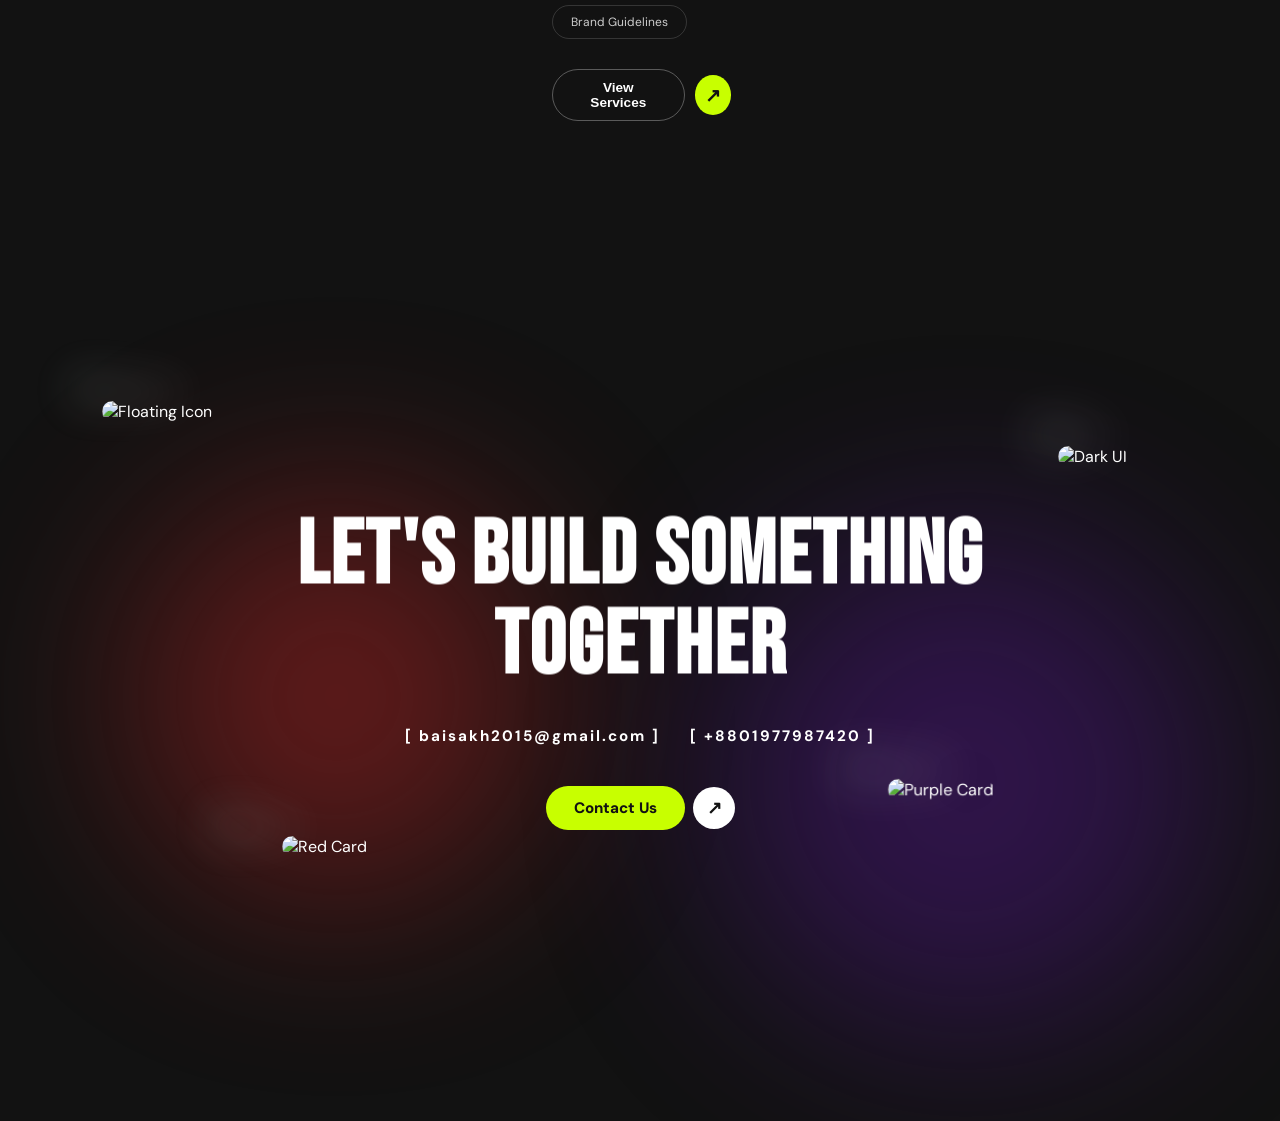
==== commit 6b152519: "blank fix" ====
--- a/home.html
+++ b/home.html
@@ -29,7 +29,7 @@
 
 
 <nav class="site-navbar spy-navbar">
-  <a href="#featuredWorks" class="nav-logo">mini<span>SOWAD</span></a>
+  <a href="https://portfoliominisowad.netlify.app/" class="nav-logo">mini<span>SOWAD</span></a>
 
   <!-- Three-part scroll-spy navbar:
        left = Home, middle = What We Offer, right = Start Project.
@@ -166,7 +166,6 @@
 <a
   class="floating-book-button"
   href="https://vermillion-meringue-c46e53.netlify.app/"
-  target="_blank"
   rel="noopener noreferrer"
   aria-label="Open custom project link"
 >
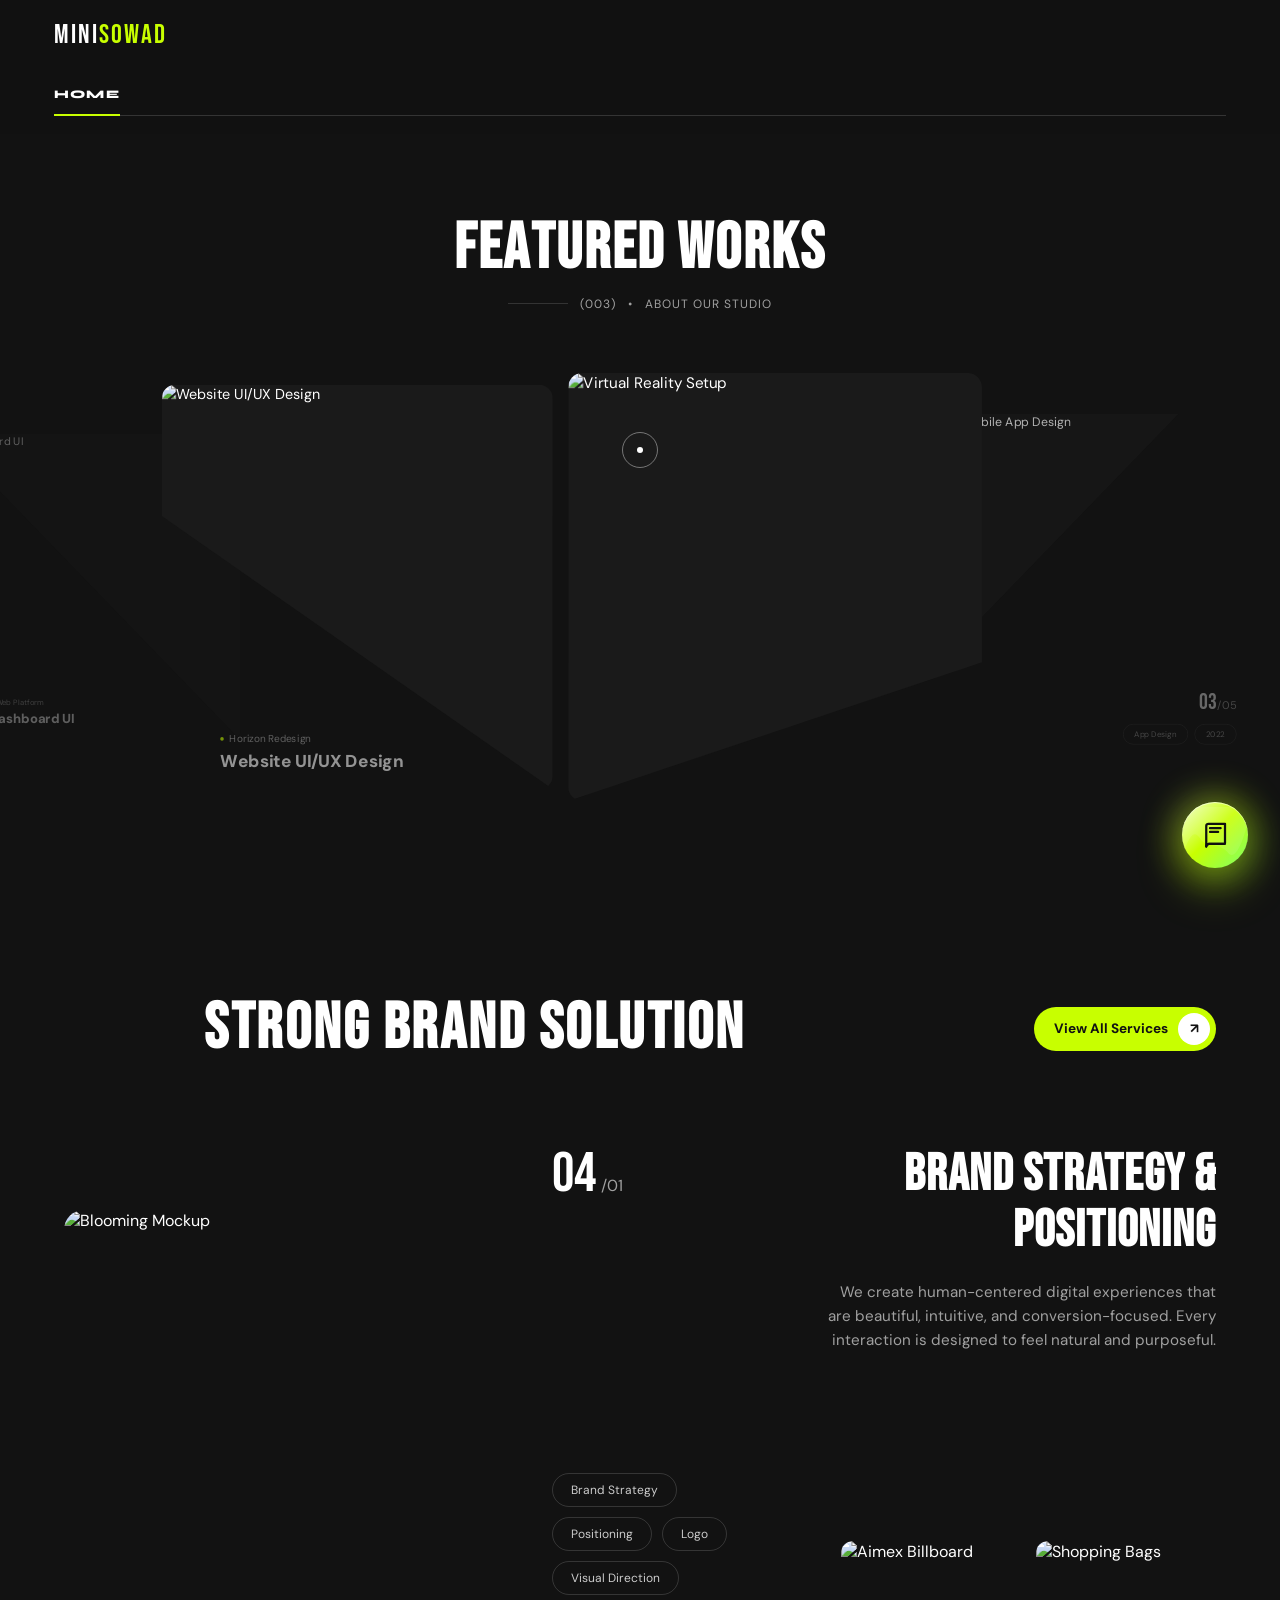
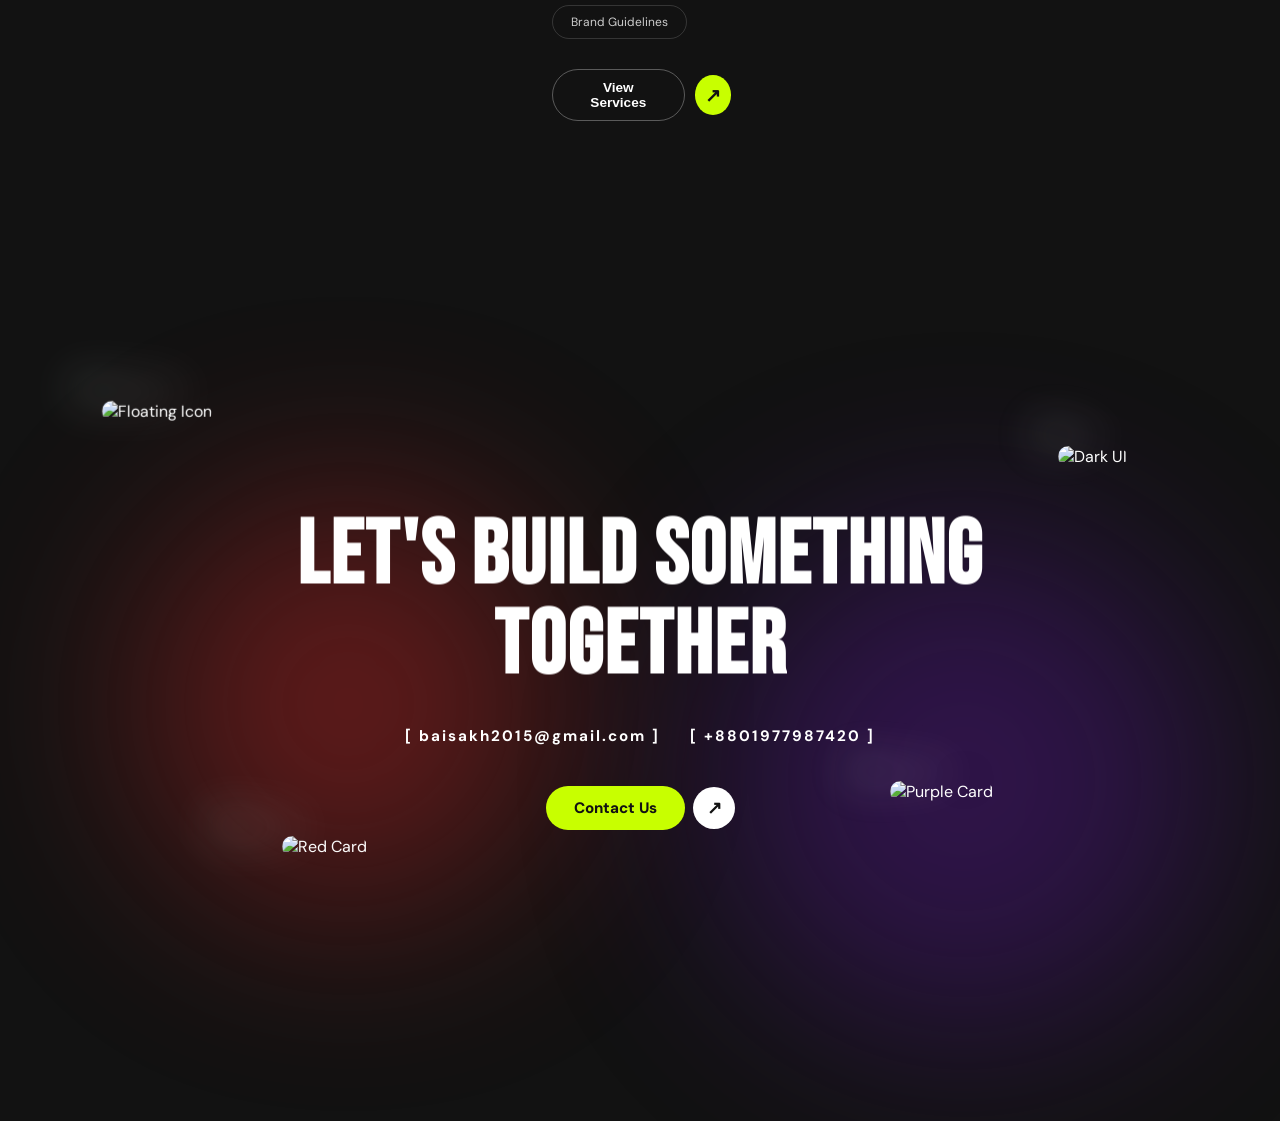
==== commit 738c434b: "error fix" ====
--- a/home.html
+++ b/home.html
@@ -29,7 +29,8 @@
 
 
 <nav class="site-navbar spy-navbar">
-  <a href="https://portfoliominisowad.netlify.app/" class="nav-logo">mini<span>SOWAD</span></a>
+  <a href="https://portfoliominisowad.netlify.app/" class="nav-logo"
+  target="_blank">mini<span>SOWAD</span></a>
 
   <!-- Three-part scroll-spy navbar:
        left = Home, middle = What We Offer, right = Start Project.
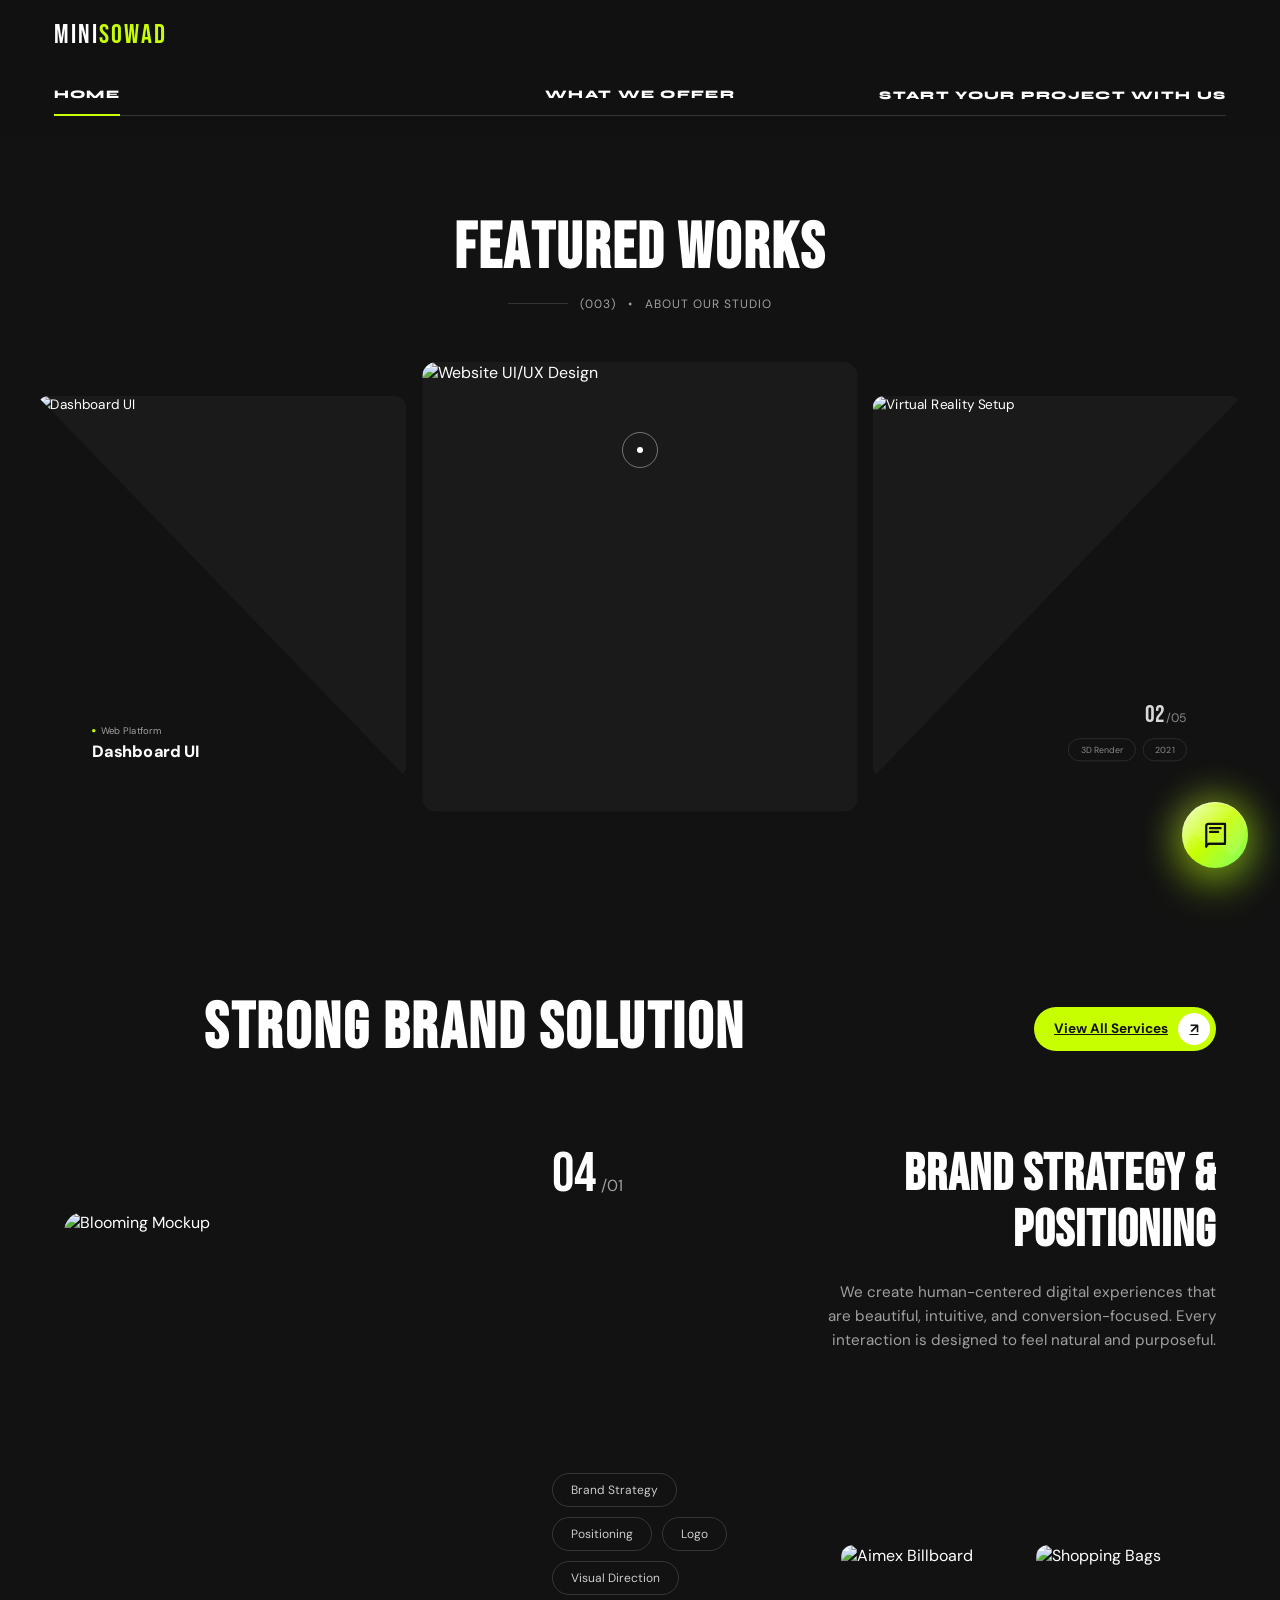
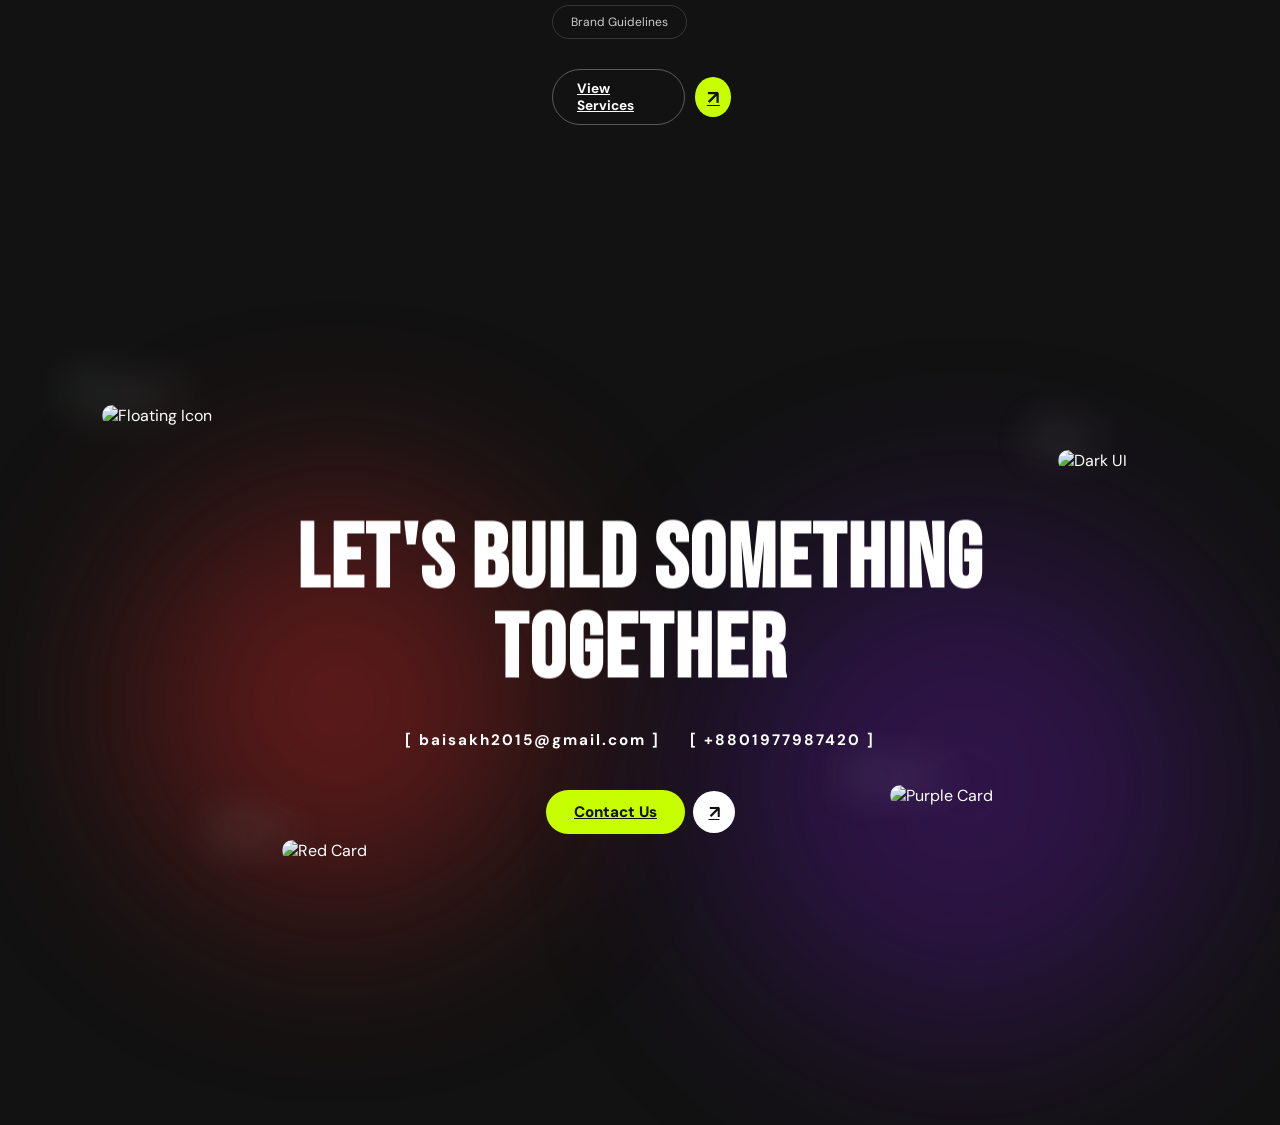
==== commit 54602acb: "Button fixes" ====
--- a/home.html
+++ b/home.html
@@ -59,10 +59,10 @@
   <div class="solution-header-main">
     <h2 class="header-title" id="splitSectionTitle">STRONG BRAND SOLUTION</h2>
     
-    <button class="btn-solid-green">
+    <a href="https://portfoliominisowad.netlify.app/" target="_blank" rel="noopener noreferrer" class="btn-solid-green">
       View All Services 
       <span class="icon-circle-white">↗</span>
-    </button>
+    </a>
   </div>
 
   <div class="solution-content">
@@ -87,8 +87,8 @@
           </div>
           
           <div class="cta-group">
-            <button class="btn-dark-pill">View Services</button>
-            <button class="btn-icon-green pulse-icon">↗</button>
+            <a href="https://portfoliominisowad.netlify.app/" target="_blank" rel="noopener noreferrer" class="btn-dark-pill">View Services</a>
+            <a href="https://portfoliominisowad.netlify.app/" target="_blank" rel="noopener noreferrer" class="btn-icon-green pulse-icon">↗</a>
           </div>
         </div>
       </div>
@@ -155,8 +155,8 @@
 
     <!-- CTA Buttons -->
     <div class="cta-btn-wrapper">
-      <button class="btn-green-pill">Contact Us</button>
-      <button class="btn-white-circle pulse-icon">↗</button>
+      <a href="https://portfoliominisowad.netlify.app/" target="_blank" rel="noopener noreferrer" class="btn-green-pill">Contact Us</a>
+      <a href="https://portfoliominisowad.netlify.app/" target="_blank" rel="noopener noreferrer" class="btn-white-circle pulse-icon">↗</a>
     </div>
 
   </div>
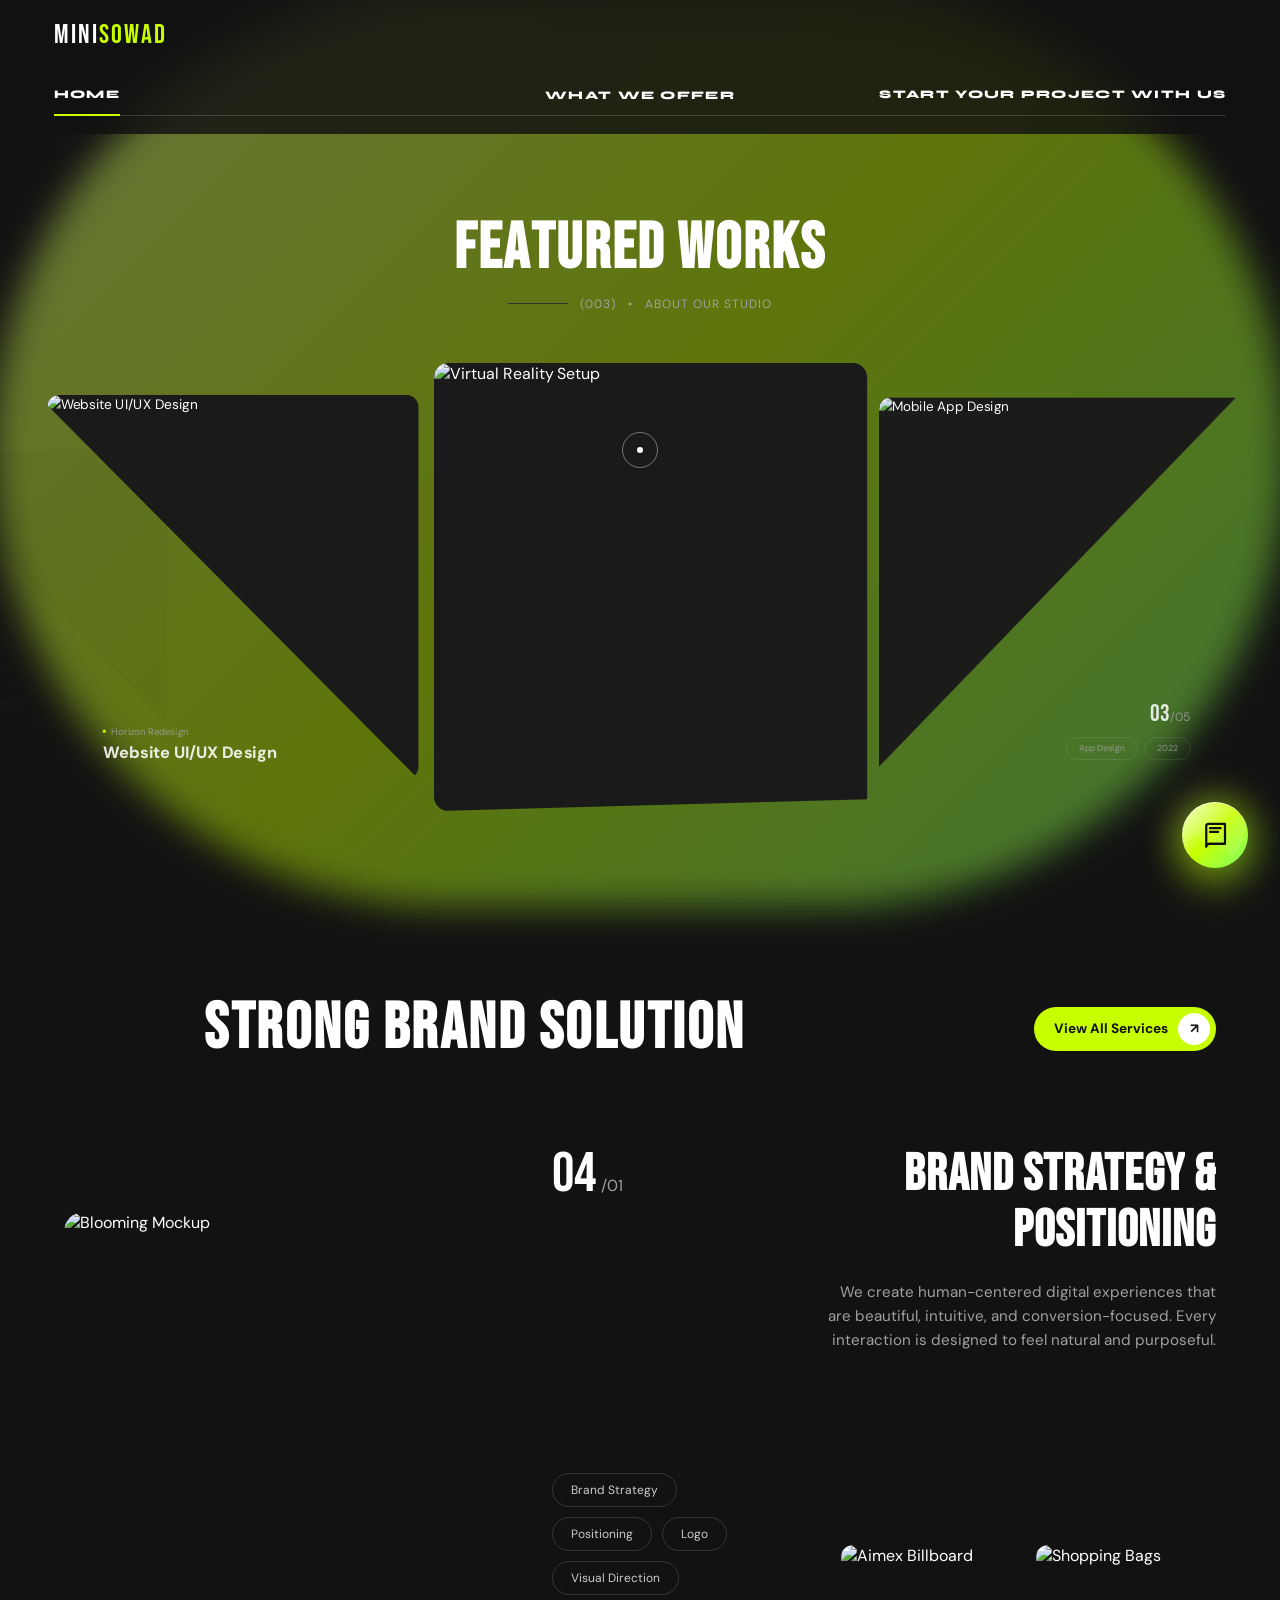
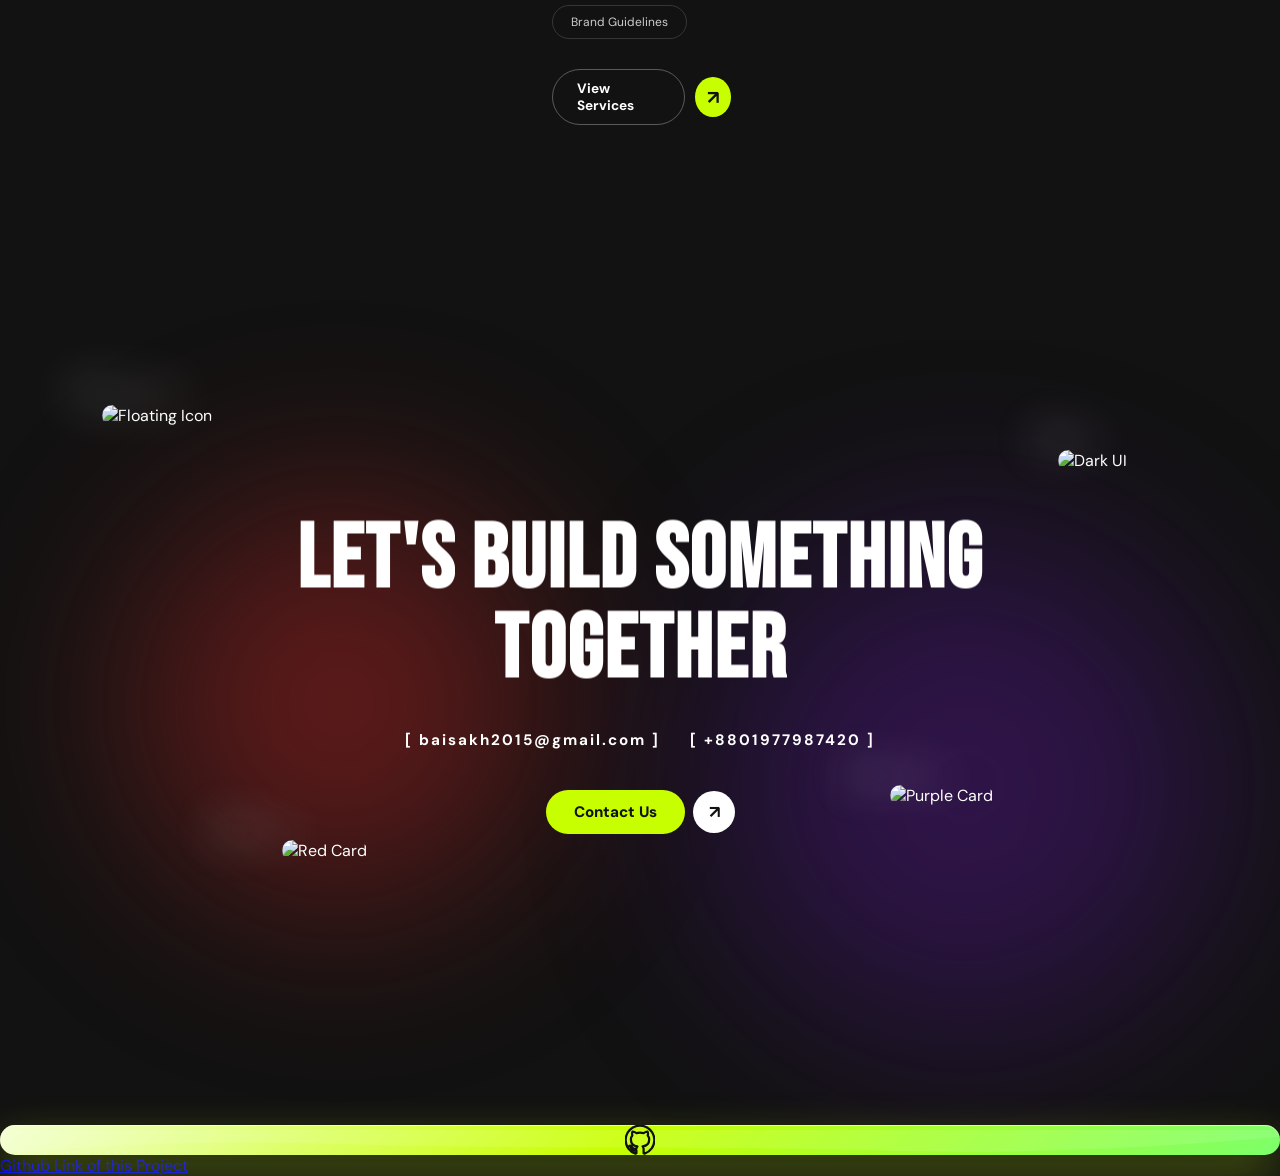
==== commit b860f300: "Github addition" ====
--- a/home.html
+++ b/home.html
@@ -188,5 +188,29 @@
   <span class="book-button-tooltip">Your Given Task</span>
 </a>
 
+<!-- Floating Github Link Button -->
+<a
+  class="floating-github-button"
+  href="https://github.com/miniSOWAD/section-designs-for-remote-customers"
+  target="_blank"
+  rel="noopener noreferrer"
+  aria-label="Open custom project link"
+>
+  <span class="book-button-glow"></span>
+  <span class="book-button-core">
+    <span class="book-button-icon" aria-hidden="true">
+      <svg viewBox="0 0 24 24" role="img">
+        <path d="M12 .5C5.65.5.5 5.65.5 12c0 5.08 3.29 9.39 7.86 10.91.58.11.79-.25.79-.56v-2.02c-3.2.7-3.87-1.36-3.87-1.36-.53-1.34-1.29-1.7-1.29-1.7-1.05-.72.08-.71.08-.71 1.16.08 1.77 1.2 1.77 1.2 1.03 1.76 2.7 1.25 3.36.96.1-.75.4-1.25.73-1.54-2.55-.29-5.23-1.28-5.23-5.69 0-1.26.45-2.29 1.19-3.1-.12-.29-.52-1.46.11-3.05 0 0 .97-.31 3.18 1.18A11.1 11.1 0 0 1 12 6.13c.98 0 1.97.13 2.89.39 2.2-1.49 3.17-1.18 3.17-1.18.63 1.59.23 2.76.11 3.05.74.81 1.19 1.84 1.19 3.1 0 4.42-2.69 5.39-5.25 5.68.41.35.78 1.05.78 2.12v3.06c0 .31.21.68.8.56A11.51 11.51 0 0 0 23.5 12C23.5 5.65 18.35.5 12 .5Z"/>
+      </svg>
+    </span>
+    <span class="book-button-wave" aria-hidden="true">
+      <svg viewBox="0 0 1200 120" preserveAspectRatio="none">
+        <path d="M321.39 56.44C186.45 35.59 79.15 66.6 0 93.68V0h1200v27.35c-110.46 41.42-241.55 73.24-378.61 54.09C643.06 62.7 456.33 77.29 321.39 56.44z"/>
+      </svg>
+    </span>
+  </span>
+  <span class="github-button-tooltip">Github Link of this Project</span>
+</a>
+
 </body>
 </html>
--- a/css/styles.css
+++ b/css/styles.css
@@ -291,6 +291,7 @@
     font-weight: 700;
     font-size: 0.85rem;
     cursor: pointer;
+    text-decoration: none;
   }
 
   .icon-circle-white {
@@ -320,6 +321,7 @@
     font-weight: 700;
     font-size: 0.85rem;
     cursor: pointer;
+    text-decoration: none;
   }
 
   .btn-icon-green {
@@ -335,6 +337,7 @@
     font-weight: bold;
     font-size: 1.2rem;
     cursor: pointer;
+    text-decoration: none;
   }
 
   .pulse-icon {
@@ -662,6 +665,7 @@
     cursor: none;
     transition: transform 0.3s ease;
     will-change: transform, box-shadow;
+    text-decoration: none;
   }
 
   .btn-white-circle {
@@ -679,6 +683,7 @@
     cursor: none;
     transition: transform 0.3s ease;
     will-change: transform, box-shadow;
+    text-decoration: none;
   }
 
   .btn-green-pill:hover, .btn-white-circle:hover {
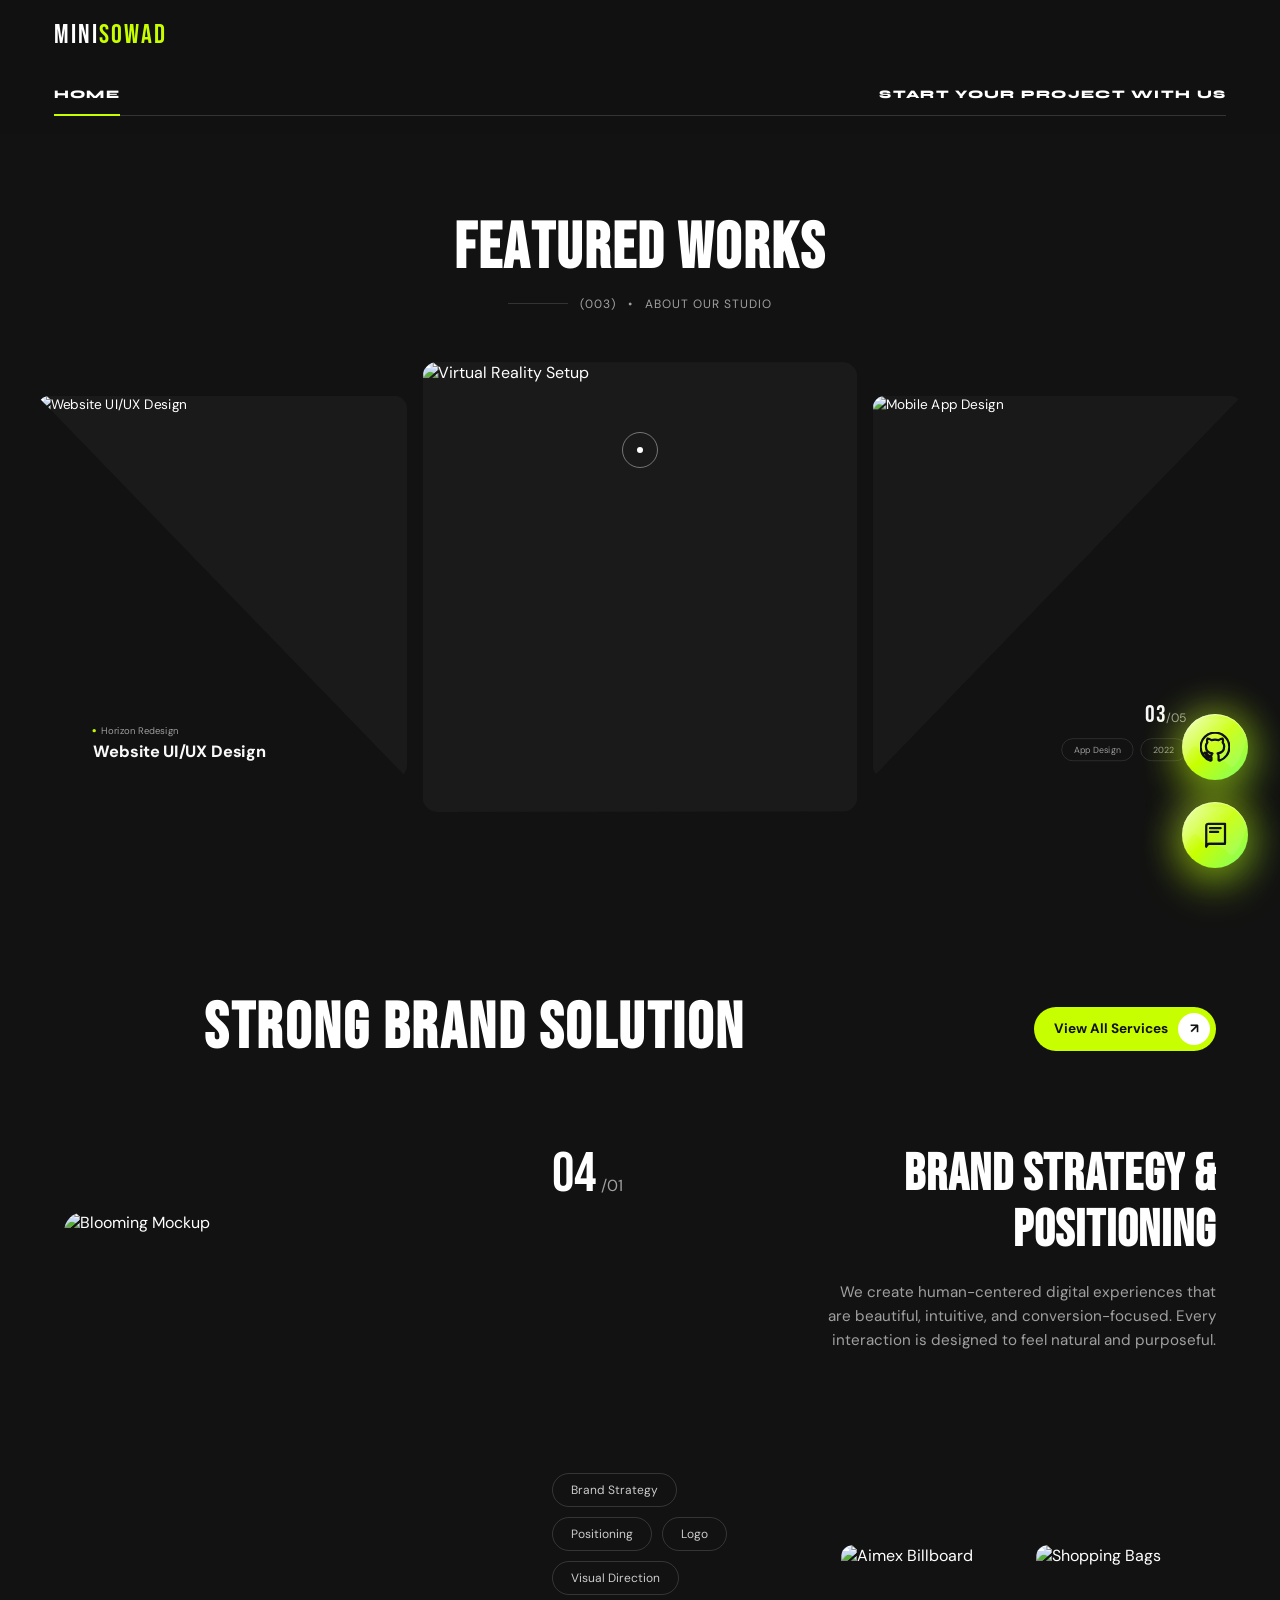
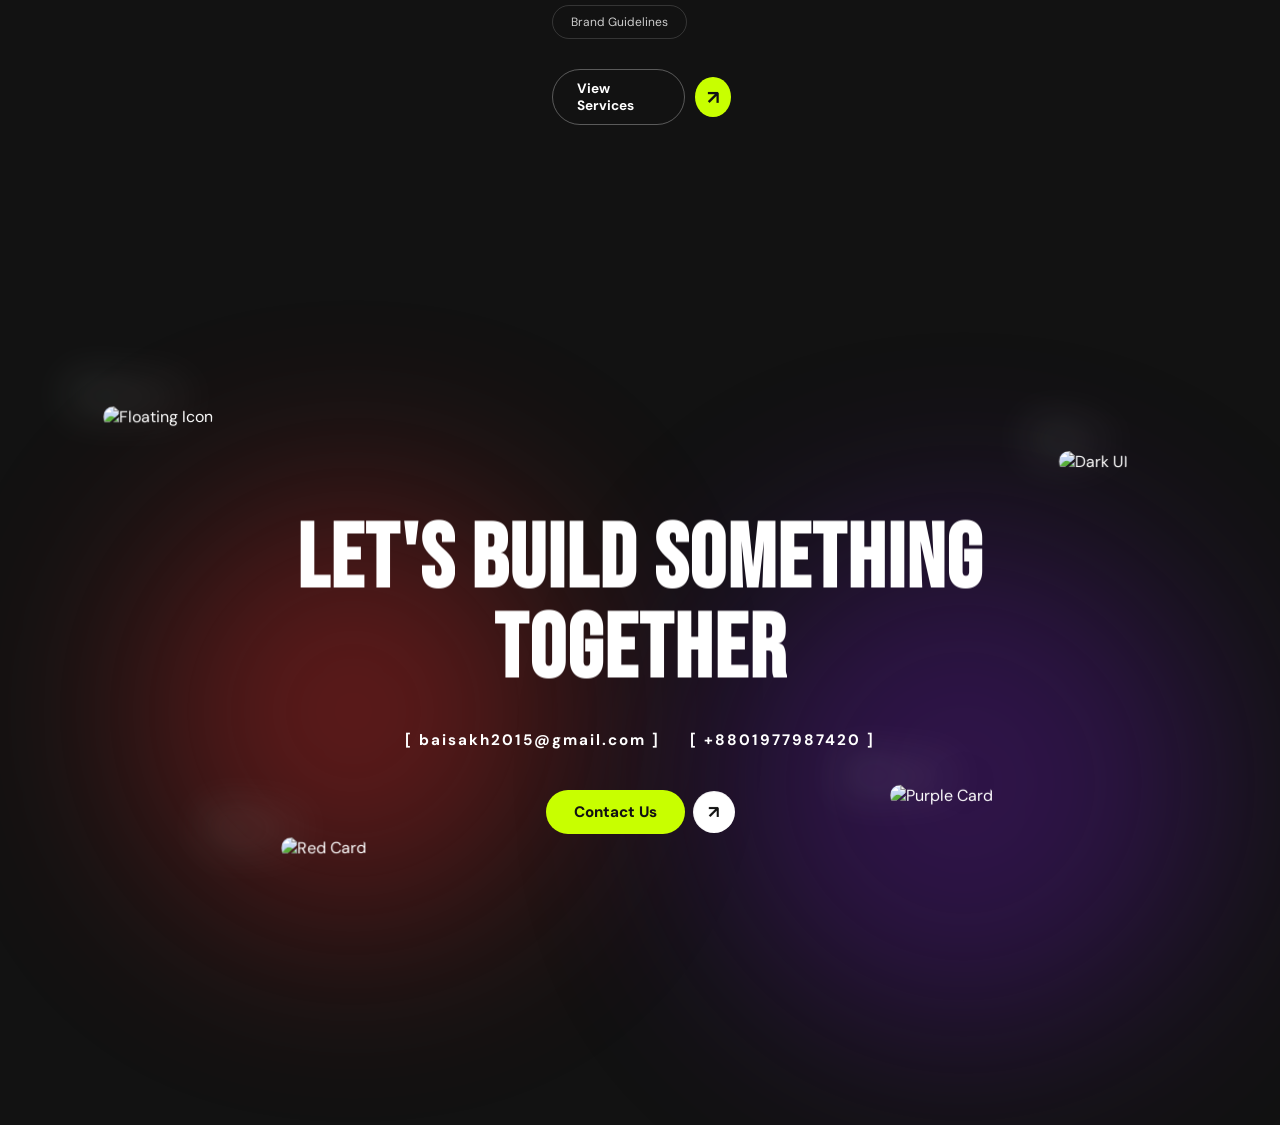
==== commit 5bf5c5cd: "Link fixation" ====
--- a/home.html
+++ b/home.html
@@ -191,7 +191,7 @@
 <!-- Floating Github Link Button -->
 <a
   class="floating-github-button"
-  href="https://github.com/miniSOWAD/section-designs-for-remote-customers"
+  href="https://github.com/miniSOWAD/ARSLY-task-01"
   target="_blank"
   rel="noopener noreferrer"
   aria-label="Open custom project link"
--- a/css/styles.css
+++ b/css/styles.css
@@ -1228,6 +1228,22 @@
   transform: translateY(80px) scale(0.95);
 }
 
+.floating-github-button {
+  position: fixed;
+  right: 2rem;
+  bottom: 7.5rem; /* Positioned above the book button */
+  width: 66px;
+  height: 66px;
+  z-index: 1000;
+  display: flex;
+  align-items: center;
+  justify-content: center;
+  cursor: none;
+  text-decoration: none;
+  opacity: 0;
+  transform: translateY(80px) scale(0.95);
+}
+
 .book-button-glow {
   position: absolute;
   inset: -7px;
@@ -1315,12 +1331,42 @@
   transition: opacity 0.28s ease, transform 0.28s ease;
 }
 
+.github-button-tooltip {
+  position: absolute;
+  right: 82px;
+  bottom: 18px;
+  padding: 8px 14px;
+  border-radius: 999px;
+  border: 1px solid rgba(200, 255, 0, 0.65);
+  background: rgba(245, 255, 220, 0.98);
+  color: #101010;
+  font-family: 'DM Sans', sans-serif;
+  font-size: 0.78rem;
+  font-weight: 800;
+  letter-spacing: 0.2px;
+  white-space: nowrap;
+  box-shadow: 0 16px 35px rgba(0, 0, 0, 0.3);
+  opacity: 0;
+  transform: translateY(12px) translateX(8px);
+  pointer-events: none;
+  transition: opacity 0.28s ease, transform 0.28s ease;
+}
+
 .floating-book-button:hover .book-button-tooltip {
   opacity: 1;
   transform: translateY(-6px) translateX(0);
 }
 
+.floating-github-button:hover .github-button-tooltip {
+  opacity: 1;
+  transform: translateY(-6px) translateX(0);
+}
+
 .floating-book-button:hover .book-button-core {
+  box-shadow: 0 20px 55px rgba(200, 255, 0, 0.48), 0 0 32px rgba(125, 255, 106, 0.35), inset 0 1px 0 rgba(255, 255, 255, 0.65);
+}
+
+.floating-github-button:hover .book-button-core {
   box-shadow: 0 20px 55px rgba(200, 255, 0, 0.48), 0 0 32px rgba(125, 255, 106, 0.35), inset 0 1px 0 rgba(255, 255, 255, 0.65);
 }
 
@@ -1354,4 +1400,15 @@
   .book-button-tooltip {
     display: none;
   }
-}
+  
+  .floating-github-button {
+    right: 1.1rem;
+    bottom: 1.1rem;
+    width: 58px;
+    height: 58px;
+  }
+
+  .github-button-tooltip {
+    display: none;
+  }
+}
